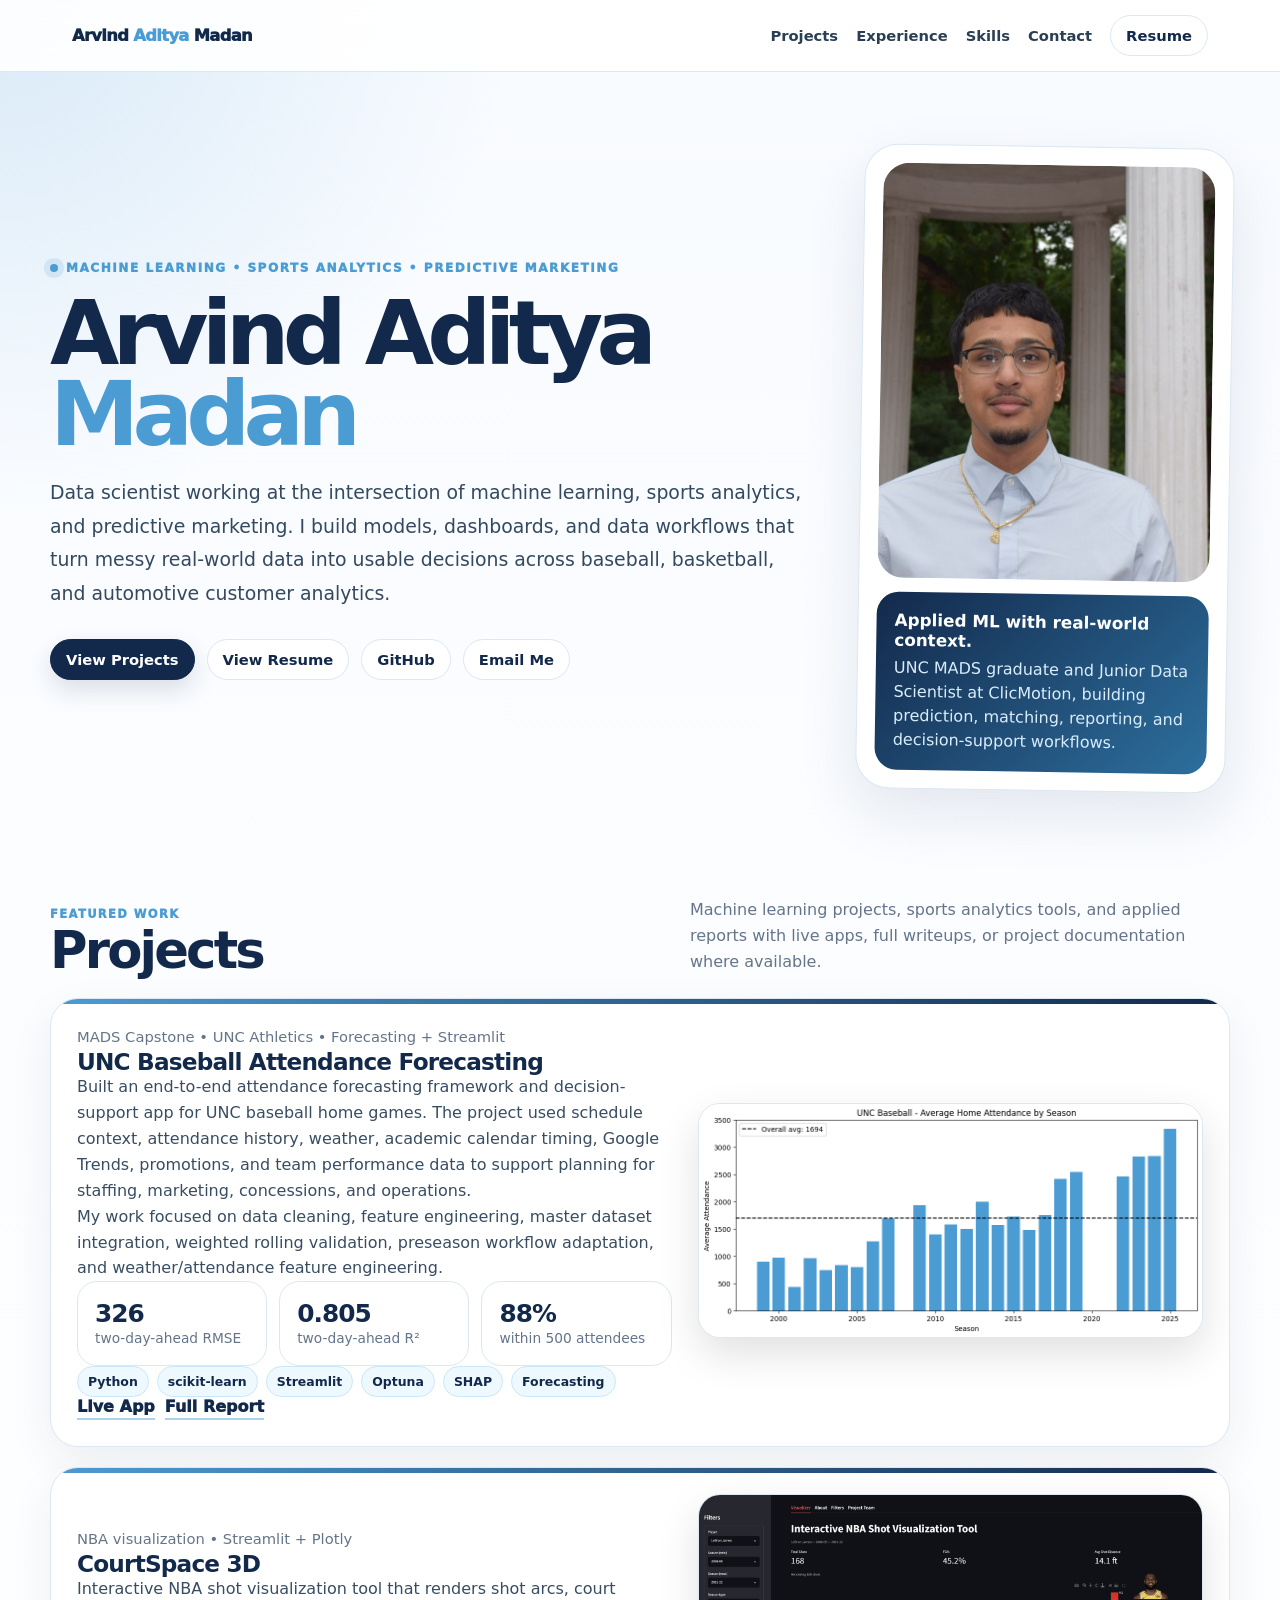
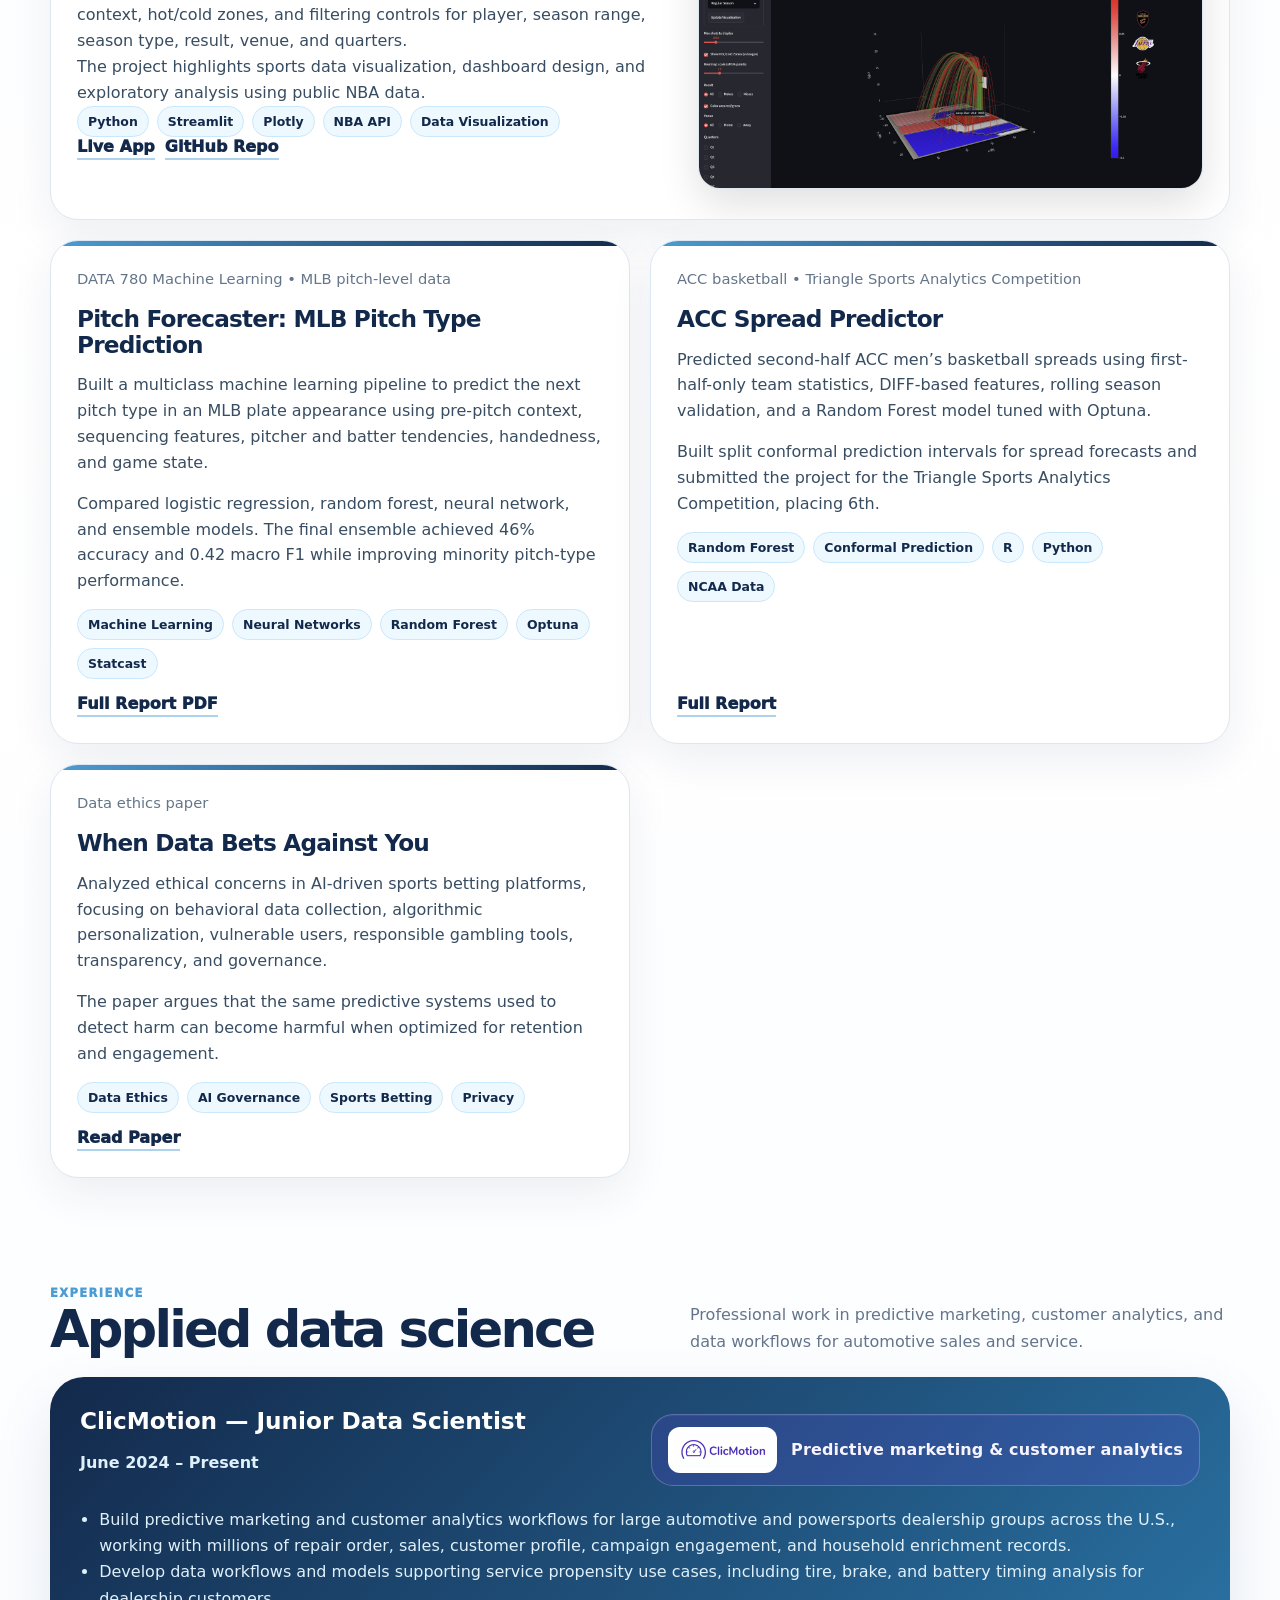
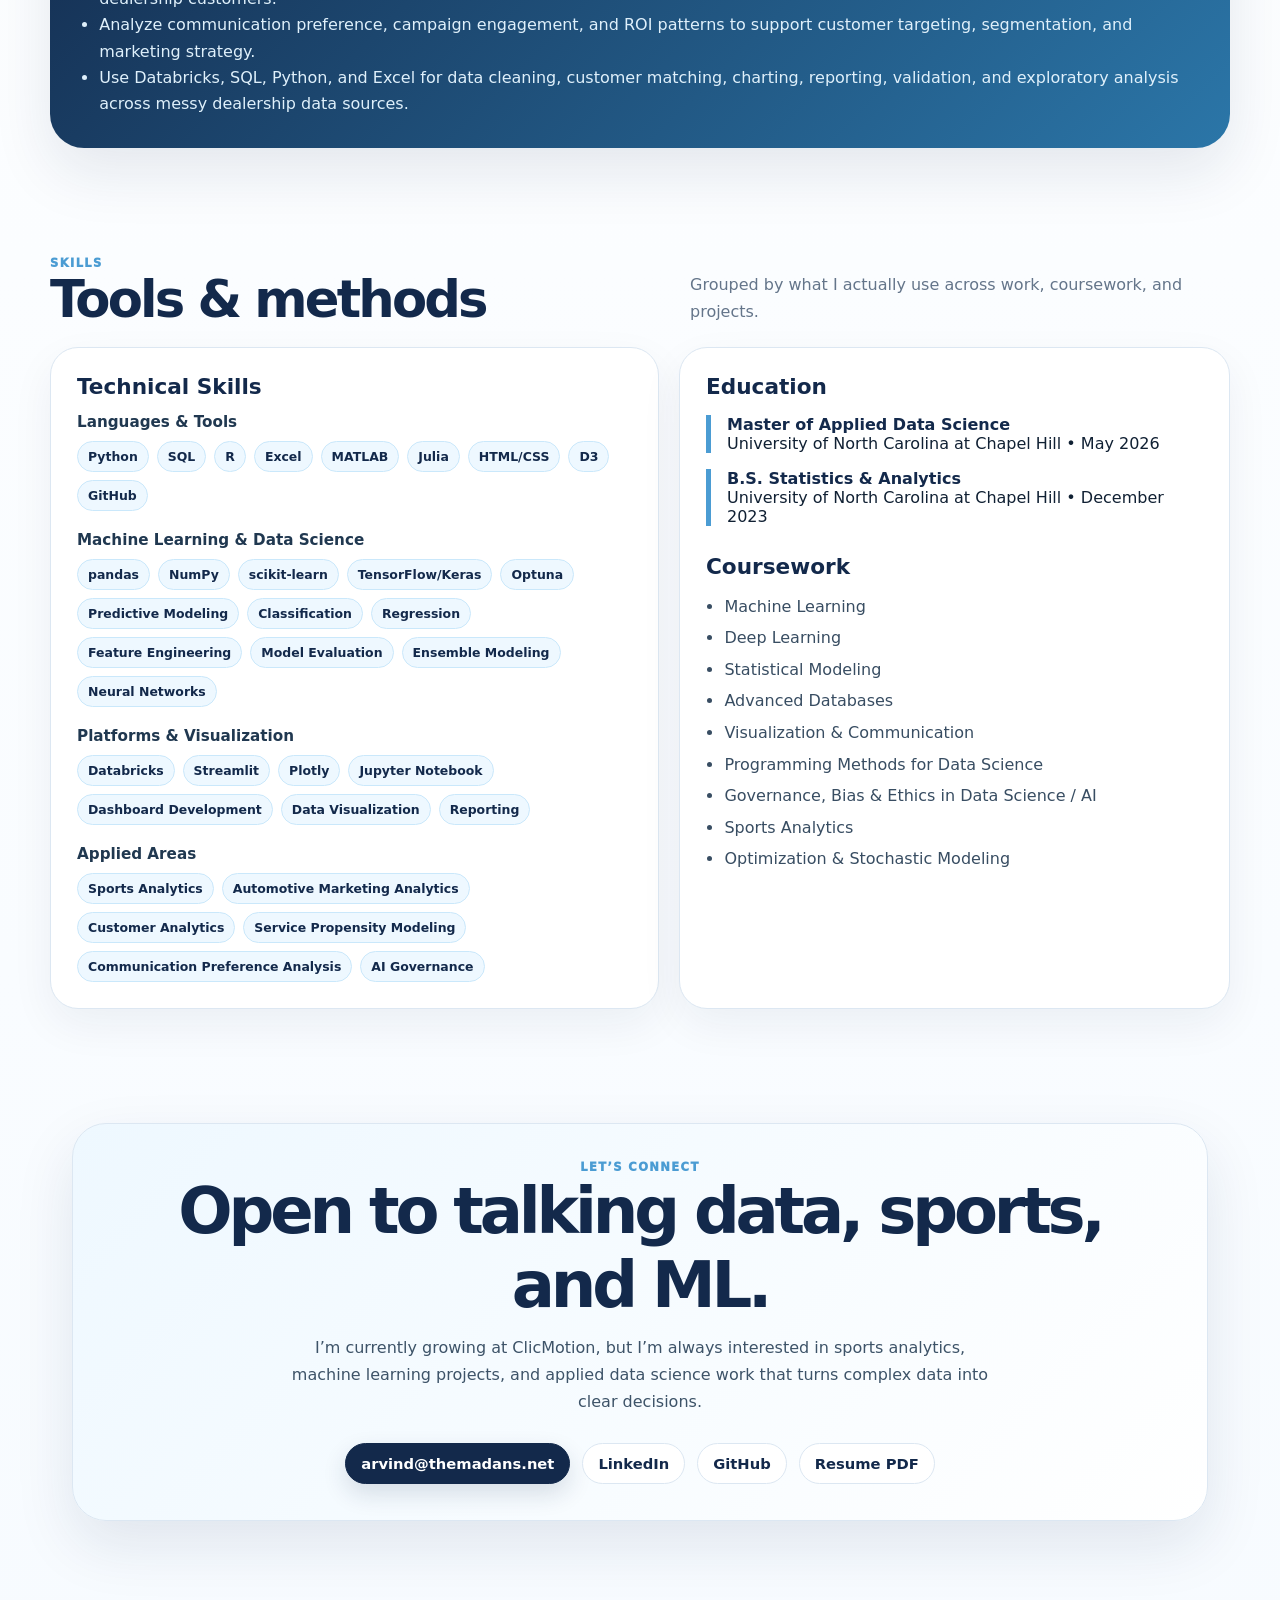
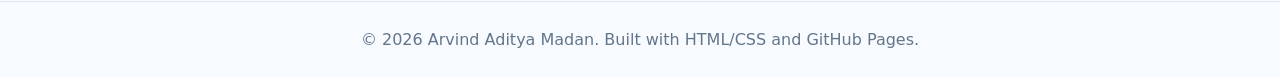
==== index.html @ f1cd09e5 "Add files via upload" ====
<!doctype html>
<html lang="en">
<head>
<meta charset="utf-8" />
<meta name="viewport" content="width=device-width, initial-scale=1" />
<title>Arvind Aditya Madan | Machine Learning & Sports Analytics</title>
<meta name="description" content="Portfolio of Arvind Aditya Madan — machine learning-focused data scientist working across sports analytics, predictive marketing, and applied data systems." />
<style>
:root{--unc:#4B9CD3;--navy:#13294B;--ink:#102033;--muted:#64758a;--bg:#f6f9fc;--card:#ffffff;--line:#dce7f2;--soft:#eef8ff;--purple:#5b3fd0;--purple-soft:#f4f0ff;--shadow:0 24px 60px rgba(19,41,75,.10)}
*{box-sizing:border-box}html{scroll-behavior:smooth}body{margin:0;font-family:Inter,ui-sans-serif,system-ui,-apple-system,BlinkMacSystemFont,"Segoe UI",sans-serif;color:var(--ink);background:radial-gradient(circle at top left,rgba(75,156,211,.18),transparent 32rem),linear-gradient(180deg,#f8fbff,#fff 42%,#f7fbff);}
a{color:inherit;text-decoration:none}
.site-nav{position:sticky;top:0;z-index:20;background:rgba(255,255,255,.90);backdrop-filter:blur(14px);border-bottom:1px solid var(--line)}
.nav-inner{max-width:1180px;margin:0 auto;padding:15px 22px;display:flex;align-items:center;justify-content:space-between;gap:18px}
.brand{font-weight:950;letter-spacing:-.04em;color:var(--navy);font-size:1.02rem}.brand span{color:var(--unc)}
.nav-links{display:flex;gap:18px;align-items:center;flex-wrap:wrap}.nav-links a{font-weight:800;color:#2a3e54;font-size:.92rem}.nav-links a:hover{color:var(--unc)}
.button{display:inline-flex;align-items:center;justify-content:center;gap:8px;border-radius:999px;border:1px solid var(--navy);background:var(--navy);color:#fff;padding:11px 15px;font-size:.92rem;font-weight:900;box-shadow:0 10px 24px rgba(19,41,75,.14)}
.button.secondary{background:#fff;color:var(--navy);border-color:var(--line);box-shadow:none}
.button.light{background:#fff;color:var(--navy);border-color:#cfe3f4}
.container{max-width:1180px;margin:0 auto;padding:0 22px}
.hero{padding:74px 0 52px}.hero-grid{display:grid;grid-template-columns:minmax(0,1.12fr) 370px;gap:44px;align-items:center}
.eyebrow{display:inline-flex;align-items:center;gap:8px;font-weight:950;letter-spacing:.13em;text-transform:uppercase;font-size:.75rem;color:var(--unc);margin-bottom:18px}
.dot{width:8px;height:8px;border-radius:999px;background:var(--unc);box-shadow:0 0 0 6px rgba(75,156,211,.16)}
h1{font-size:clamp(2.8rem,7vw,6.4rem);line-height:.9;letter-spacing:-.075em;margin:0;color:var(--navy)}.hero h1 span{display:block;color:var(--unc)}
.hero-copy{font-size:1.18rem;line-height:1.78;color:#34495f;max-width:760px;margin:22px 0 0}
.hero-actions{display:flex;flex-wrap:wrap;gap:12px;margin-top:28px}
.hero-card{background:#fff;border:1px solid var(--line);border-radius:34px;padding:18px;box-shadow:var(--shadow);transform:rotate(.9deg)}
.headshot{width:100%;aspect-ratio:4/5;object-fit:cover;object-position:center 14%;border-radius:26px;display:block;filter:saturate(1.02)}
.mini-card{margin-top:14px;border-radius:22px;background:linear-gradient(135deg,#13294B,#2d6f9e);color:white;padding:18px}.mini-card strong{display:block;font-size:1.05rem}.mini-card p{margin:.35rem 0 0;color:#d9edfb;line-height:1.5}
.section{padding:54px 0}.section-head{display:flex;justify-content:space-between;align-items:end;gap:20px;margin-bottom:22px}.section-kicker{font-weight:950;color:var(--unc);letter-spacing:.12em;text-transform:uppercase;font-size:.72rem}.section h2{margin:.25rem 0 0;font-size:clamp(2rem,4vw,3.2rem);line-height:1;letter-spacing:-.055em;color:var(--navy)}.section-head p{max-width:540px;color:var(--muted);line-height:1.65;margin:0}
.project-grid{display:grid;grid-template-columns:repeat(2,minmax(0,1fr));gap:20px}.project-card{position:relative;overflow:hidden;background:#fff;border:1px solid var(--line);border-radius:28px;padding:26px;box-shadow:0 16px 44px rgba(19,41,75,.07);display:flex;flex-direction:column;gap:15px;min-height:320px}.project-card.featured{grid-column:span 2;display:grid;grid-template-columns:minmax(0,1fr) minmax(320px,.85fr);gap:26px;align-items:center}.project-card:before{content:"";position:absolute;inset:0 0 auto 0;height:5px;background:linear-gradient(90deg,var(--unc),var(--navy));}.project-card h3{font-size:1.45rem;line-height:1.1;color:var(--navy);letter-spacing:-.035em;margin:0}.project-card p{margin:0;color:#384d62;line-height:1.62}.project-meta{color:var(--muted)!important;font-size:.92rem}.tag-row,.skill-tags{display:flex;flex-wrap:wrap;gap:8px}.tag,.skill-tag{font-size:.78rem;font-weight:850;color:var(--navy);background:#eef8ff;border:1px solid #cae8fb;border-radius:999px;padding:7px 10px}.project-links{display:flex;flex-wrap:wrap;gap:10px;margin-top:auto}.text-link{font-weight:950;color:var(--navy);border-bottom:2px solid rgba(75,156,211,.45);padding-bottom:2px}.text-link:hover{color:var(--unc)}.screenshot{width:100%;border-radius:22px;border:1px solid var(--line);box-shadow:0 16px 42px rgba(0,0,0,.12);background:#fff}.stats-row{display:grid;grid-template-columns:repeat(3,1fr);gap:12px}.stat{background:#fff;border:1px solid var(--line);border-radius:20px;padding:17px}.stat strong{display:block;font-size:1.55rem;color:var(--navy);letter-spacing:-.04em}.stat span{font-size:.86rem;color:var(--muted);line-height:1.35}
.experience{background:linear-gradient(135deg,#13294B,#2b76a8);color:#fff;border-radius:34px;padding:30px;box-shadow:var(--shadow)}.experience h3{font-size:1.45rem;margin:0 0 6px}.experience p,.experience li{color:#dff0fb;line-height:1.65}.experience ul{margin:14px 0 0;padding-left:1.2rem}.experience-header{display:flex;align-items:center;justify-content:space-between;gap:18px;flex-wrap:wrap}.company-badge{display:flex;align-items:center;gap:14px;background:rgba(91,63,208,.22);border:1px solid rgba(218,208,255,.28);padding:12px 16px;border-radius:22px;box-shadow:inset 0 1px 0 rgba(255,255,255,.06)}.company-badge img{height:46px;width:auto;display:block;border-radius:12px;background:#fff;padding:6px}.company-badge span{font-weight:800;color:#f7f3ff;letter-spacing:.01em}
.split{display:grid;grid-template-columns:1.05fr .95fr;gap:20px}.panel{background:#fff;border:1px solid var(--line);border-radius:28px;padding:26px;box-shadow:0 16px 44px rgba(19,41,75,.06)}.panel h3{color:var(--navy);font-size:1.35rem;margin:0 0 14px}.skill-group{margin-bottom:20px}.skill-group:last-child{margin-bottom:0}.skill-group h4{margin:0 0 10px;color:#203850;font-size:.95rem}.edu-item{border-left:5px solid var(--unc);padding-left:16px;margin:16px 0}.edu-item strong{color:var(--navy);display:block}.course-list{margin:0;padding-left:1.15rem;color:#384d62;line-height:1.75}.course-list li{margin:0 0 .22rem}
.connect{margin:60px 0 80px;background:linear-gradient(135deg,#eef8ff,#fff);border:1px solid var(--line);border-radius:34px;padding:36px;text-align:center;box-shadow:var(--shadow)}.connect h2{font-size:clamp(2rem,5vw,4.2rem);letter-spacing:-.065em;color:var(--navy);margin:0 0 12px}.connect p{color:#3d5368;line-height:1.7;max-width:700px;margin:0 auto 24px}.footer{border-top:1px solid var(--line);padding:28px 22px;text-align:center;color:var(--muted)}
@media(max-width:900px){.hero-grid,.project-card.featured,.split{grid-template-columns:1fr}.project-card.featured{grid-column:span 1}.project-grid{grid-template-columns:1fr}.section-head{display:block}.section-head p{margin-top:12px}.hero-card{max-width:390px}.stats-row{grid-template-columns:1fr}.nav-links{display:none}.experience-header{display:block}.company-badge{margin-top:14px;width:max-content}}
</style>
</head>
<body>
<nav class="site-nav">
  <div class="nav-inner">
    <a class="brand" href="#top">Arvind <span>Aditya</span> Madan</a>
    <div class="nav-links">
      <a href="#projects">Projects</a><a href="#experience">Experience</a><a href="#skills">Skills</a><a href="#connect">Contact</a>
      <a class="button secondary" href="reports/arvind-aditya-madan-resume.pdf" target="_blank">Resume</a>
    </div>
  </div>
</nav>
<main id="top">
  <section class="hero container">
    <div class="hero-grid">
      <div>
        <div class="eyebrow"><span class="dot"></span> Machine learning • Sports analytics • Predictive marketing</div>
        <h1>Arvind Aditya <span>Madan</span></h1>
        <p class="hero-copy">Data scientist working at the intersection of machine learning, sports analytics, and predictive marketing. I build models, dashboards, and data workflows that turn messy real-world data into usable decisions across baseball, basketball, and automotive customer analytics.</p>
        <div class="hero-actions">
          <a class="button" href="#projects">View Projects</a>
          <a class="button secondary" href="reports/arvind-aditya-madan-resume.pdf" target="_blank">View Resume</a>
          <a class="button secondary" href="https://github.com/Arvind-Aditya-Madan" target="_blank" rel="noopener">GitHub</a>
          <a class="button secondary" href="mailto:arvind@themadans.net">Email Me</a>
        </div>
      </div>
      <div class="hero-card">
        <img class="headshot" src="assets/arvind-headshot.jpg" alt="Arvind Aditya Madan headshot" />
        <div class="mini-card"><strong>Applied ML with real-world context.</strong><p>UNC MADS graduate and Junior Data Scientist at ClicMotion, building prediction, matching, reporting, and decision-support workflows.</p></div>
      </div>
    </div>
  </section>

  <section class="section container" id="projects">
    <div class="section-head">
      <div><div class="section-kicker">Featured work</div><h2>Projects</h2></div>
      <p>Machine learning projects, sports analytics tools, and applied reports with live apps, full writeups, or project documentation where available.</p>
    </div>
    <div class="project-grid">
      <article class="project-card featured">
        <div>
          <p class="project-meta">MADS Capstone • UNC Athletics • Forecasting + Streamlit</p>
          <h3>UNC Baseball Attendance Forecasting</h3>
          <p>Built an end-to-end attendance forecasting framework and decision-support app for UNC baseball home games. The project used schedule context, attendance history, weather, academic calendar timing, Google Trends, promotions, and team performance data to support planning for staffing, marketing, concessions, and operations.</p>
          <p>My work focused on data cleaning, feature engineering, master dataset integration, weighted rolling validation, preseason workflow adaptation, and weather/attendance feature engineering.</p>
          <div class="stats-row">
            <div class="stat"><strong>326</strong><span>two-day-ahead RMSE</span></div>
            <div class="stat"><strong>0.805</strong><span>two-day-ahead R²</span></div>
            <div class="stat"><strong>88%</strong><span>within 500 attendees</span></div>
          </div>
          <div class="tag-row"><span class="tag">Python</span><span class="tag">scikit-learn</span><span class="tag">Streamlit</span><span class="tag">Optuna</span><span class="tag">SHAP</span><span class="tag">Forecasting</span></div>
          <div class="project-links"><a class="text-link" href="https://unc-baseball-attendance-forecasting.streamlit.app/" target="_blank" rel="noopener">Live App</a><a class="text-link" href="reports/unc-baseball-attendance-report.html">Full Report</a></div>
        </div>
        <div class="image-stack">
          <img class="screenshot" src="assets/unc/average_home_attendance.png" alt="UNC baseball average attendance by season chart" />
        </div>
      </article>

      <article class="project-card featured">
        <div>
          <p class="project-meta">NBA visualization • Streamlit + Plotly</p>
          <h3>CourtSpace 3D</h3>
          <p>Interactive NBA shot visualization tool that renders shot arcs, court context, hot/cold zones, and filtering controls for player, season range, season type, result, venue, and quarters.</p>
          <p>The project highlights sports data visualization, dashboard design, and exploratory analysis using public NBA data.</p>
          <div class="tag-row"><span class="tag">Python</span><span class="tag">Streamlit</span><span class="tag">Plotly</span><span class="tag">NBA API</span><span class="tag">Data Visualization</span></div>
          <div class="project-links"><a class="text-link" href="https://courtspace3d-v4.streamlit.app/" target="_blank" rel="noopener">Live App</a><a class="text-link" href="https://github.com/mxngojuice/CourtSpace3D-v4/tree/main" target="_blank" rel="noopener">GitHub Repo</a></div>
        </div>
        <div><img class="screenshot" src="assets/courtspace-screenshot.png" alt="CourtSpace 3D Streamlit app screenshot" /></div>
      </article>

      <article class="project-card">
        <p class="project-meta">DATA 780 Machine Learning • MLB pitch-level data</p>
        <h3>Pitch Forecaster: MLB Pitch Type Prediction</h3>
        <p>Built a multiclass machine learning pipeline to predict the next pitch type in an MLB plate appearance using pre-pitch context, sequencing features, pitcher and batter tendencies, handedness, and game state.</p>
        <p>Compared logistic regression, random forest, neural network, and ensemble models. The final ensemble achieved 46% accuracy and 0.42 macro F1 while improving minority pitch-type performance.</p>
        <div class="tag-row"><span class="tag">Machine Learning</span><span class="tag">Neural Networks</span><span class="tag">Random Forest</span><span class="tag">Optuna</span><span class="tag">Statcast</span></div>
        <div class="project-links"><a class="text-link" href="reports/pitch-forecaster-final-report.pdf" target="_blank">Full Report PDF</a></div>
      </article>

      <article class="project-card">
        <p class="project-meta">ACC basketball • Triangle Sports Analytics Competition</p>
        <h3>ACC Spread Predictor</h3>
        <p>Predicted second-half ACC men’s basketball spreads using first-half-only team statistics, DIFF-based features, rolling season validation, and a Random Forest model tuned with Optuna.</p>
        <p>Built split conformal prediction intervals for spread forecasts and submitted the project for the Triangle Sports Analytics Competition, placing 6th.</p>
        <div class="tag-row"><span class="tag">Random Forest</span><span class="tag">Conformal Prediction</span><span class="tag">R</span><span class="tag">Python</span><span class="tag">NCAA Data</span></div>
        <div class="project-links"><a class="text-link" href="reports/acc-spread-predictor-report.html">Full Report</a></div>
      </article>

      <article class="project-card">
        <p class="project-meta">Data ethics paper</p>
        <h3>When Data Bets Against You</h3>
        <p>Analyzed ethical concerns in AI-driven sports betting platforms, focusing on behavioral data collection, algorithmic personalization, vulnerable users, responsible gambling tools, transparency, and governance.</p>
        <p>The paper argues that the same predictive systems used to detect harm can become harmful when optimized for retention and engagement.</p>
        <div class="tag-row"><span class="tag">Data Ethics</span><span class="tag">AI Governance</span><span class="tag">Sports Betting</span><span class="tag">Privacy</span></div>
        <div class="project-links"><a class="text-link" href="reports/when-data-bets-against-you.html">Read Paper</a></div>
      </article>
    </div>
  </section>

  <section class="section container" id="experience">
    <div class="section-head"><div><div class="section-kicker">Experience</div><h2>Applied data science</h2></div><p>Professional work in predictive marketing, customer analytics, and data workflows for automotive sales and service.</p></div>
    <div class="experience">
      <div class="experience-header">
        <div>
          <h3>ClicMotion — Junior Data Scientist</h3>
          <p><strong>June 2024 – Present</strong></p>
        </div>
        <div class="company-badge"><img src="assets/clicmotion-logo.png" alt="ClicMotion logo" /><span>Predictive marketing & customer analytics</span></div>
      </div>
      <ul>
        <li>Build predictive marketing and customer analytics workflows for large automotive and powersports dealership groups across the U.S., working with millions of repair order, sales, customer profile, campaign engagement, and household enrichment records.</li>
        <li>Develop data workflows and models supporting service propensity use cases, including tire, brake, and battery timing analysis for dealership customers.</li>
        <li>Analyze communication preference, campaign engagement, and ROI patterns to support customer targeting, segmentation, and marketing strategy.</li>
        <li>Use Databricks, SQL, Python, and Excel for data cleaning, customer matching, charting, reporting, validation, and exploratory analysis across messy dealership data sources.</li>
      </ul>
    </div>
  </section>

  <section class="section container" id="skills">
    <div class="section-head"><div><div class="section-kicker">Skills</div><h2>Tools & methods</h2></div><p>Grouped by what I actually use across work, coursework, and projects.</p></div>
    <div class="split">
      <div class="panel">
        <h3>Technical Skills</h3>
        <div class="skill-group"><h4>Languages & Tools</h4><div class="skill-tags"><span class="skill-tag">Python</span><span class="skill-tag">SQL</span><span class="skill-tag">R</span><span class="skill-tag">Excel</span><span class="skill-tag">MATLAB</span><span class="skill-tag">Julia</span><span class="skill-tag">HTML/CSS</span><span class="skill-tag">D3</span><span class="skill-tag">GitHub</span></div></div>
        <div class="skill-group"><h4>Machine Learning & Data Science</h4><div class="skill-tags"><span class="skill-tag">pandas</span><span class="skill-tag">NumPy</span><span class="skill-tag">scikit-learn</span><span class="skill-tag">TensorFlow/Keras</span><span class="skill-tag">Optuna</span><span class="skill-tag">Predictive Modeling</span><span class="skill-tag">Classification</span><span class="skill-tag">Regression</span><span class="skill-tag">Feature Engineering</span><span class="skill-tag">Model Evaluation</span><span class="skill-tag">Ensemble Modeling</span><span class="skill-tag">Neural Networks</span></div></div>
        <div class="skill-group"><h4>Platforms & Visualization</h4><div class="skill-tags"><span class="skill-tag">Databricks</span><span class="skill-tag">Streamlit</span><span class="skill-tag">Plotly</span><span class="skill-tag">Jupyter Notebook</span><span class="skill-tag">Dashboard Development</span><span class="skill-tag">Data Visualization</span><span class="skill-tag">Reporting</span></div></div>
        <div class="skill-group"><h4>Applied Areas</h4><div class="skill-tags"><span class="skill-tag">Sports Analytics</span><span class="skill-tag">Automotive Marketing Analytics</span><span class="skill-tag">Customer Analytics</span><span class="skill-tag">Service Propensity Modeling</span><span class="skill-tag">Communication Preference Analysis</span><span class="skill-tag">AI Governance</span></div></div>
      </div>
      <div class="panel">
        <h3>Education</h3>
        <div class="edu-item"><strong>Master of Applied Data Science</strong><span>University of North Carolina at Chapel Hill • May 2026</span></div>
        <div class="edu-item"><strong>B.S. Statistics & Analytics</strong><span>University of North Carolina at Chapel Hill • December 2023</span></div>
        <h3 style="margin-top:28px">Coursework</h3>
        <ul class="course-list">
          <li>Machine Learning</li>
          <li>Deep Learning</li>
          <li>Statistical Modeling</li>
          <li>Advanced Databases</li>
          <li>Visualization & Communication</li>
          <li>Programming Methods for Data Science</li>
          <li>Governance, Bias & Ethics in Data Science / AI</li>
          <li>Sports Analytics</li>
          <li>Optimization & Stochastic Modeling</li>
        </ul>
      </div>
    </div>
  </section>

  <section class="container" id="connect">
    <div class="connect">
      <div class="section-kicker">Let’s connect</div>
      <h2>Open to talking data, sports, and ML.</h2>
      <p>I’m currently growing at ClicMotion, but I’m always interested in sports analytics, machine learning projects, and applied data science work that turns complex data into clear decisions.</p>
      <div class="hero-actions" style="justify-content:center"><a class="button" href="mailto:arvind@themadans.net">arvind@themadans.net</a><a class="button secondary" href="https://www.linkedin.com/in/arvind-aditya-madan-08271174/" target="_blank" rel="noopener">LinkedIn</a><a class="button secondary" href="https://github.com/Arvind-Aditya-Madan" target="_blank" rel="noopener">GitHub</a><a class="button secondary" href="reports/arvind-aditya-madan-resume.pdf" target="_blank">Resume PDF</a></div>
    </div>
  </section>
</main>
<footer class="footer">© 2026 Arvind Aditya Madan. Built with HTML/CSS and GitHub Pages.</footer>
</body>
</html>
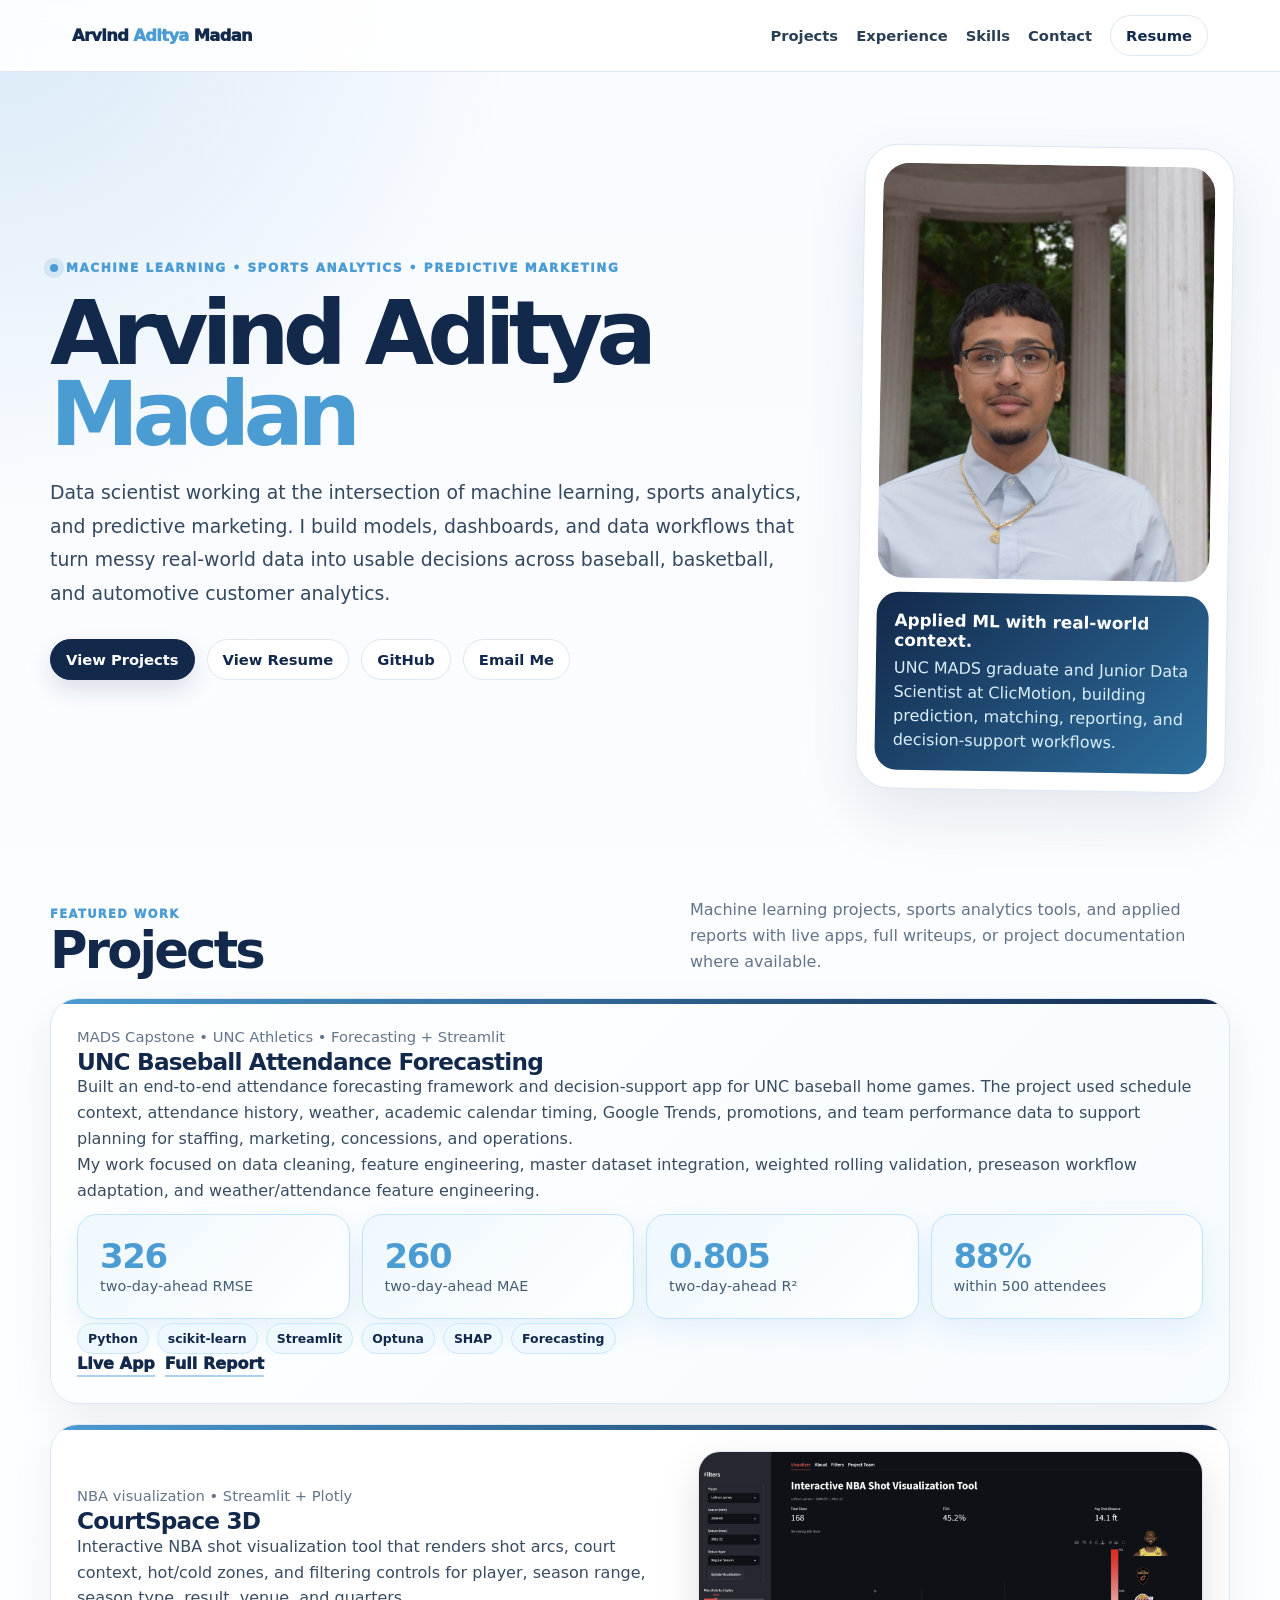
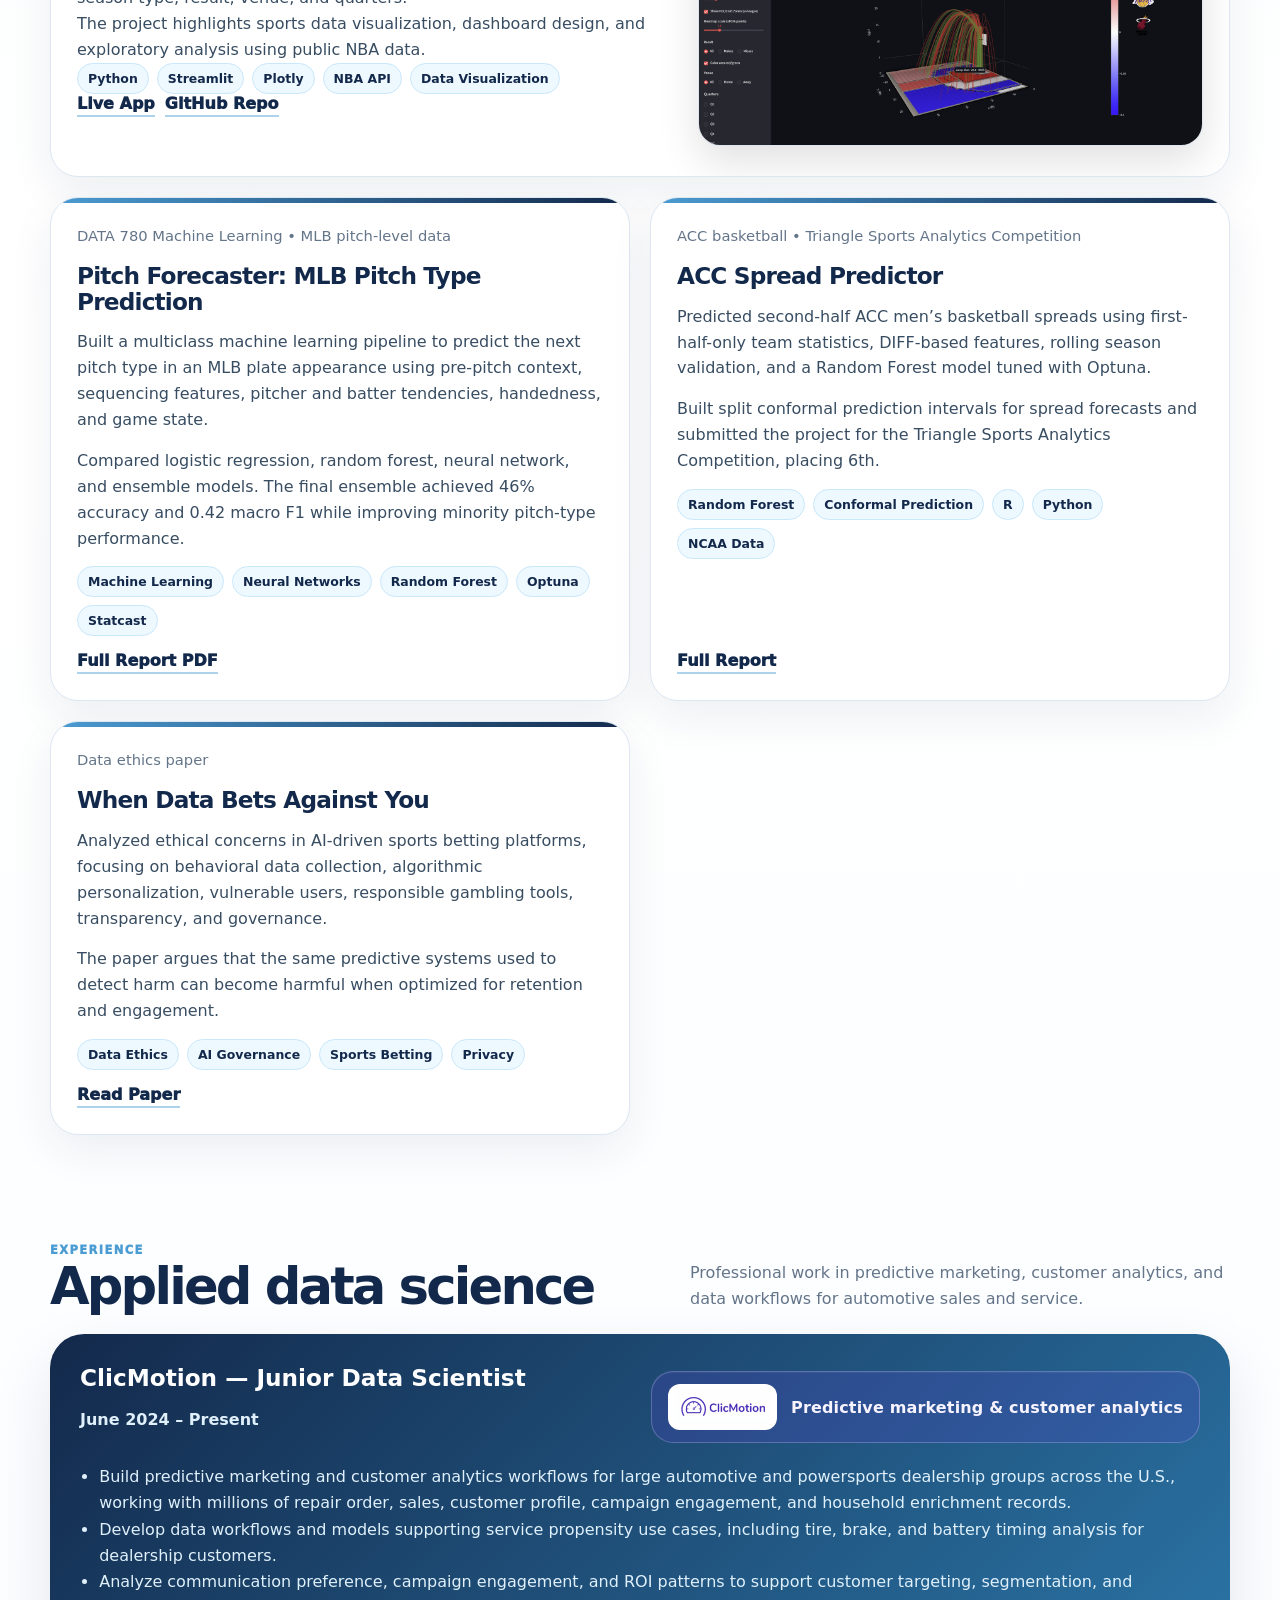
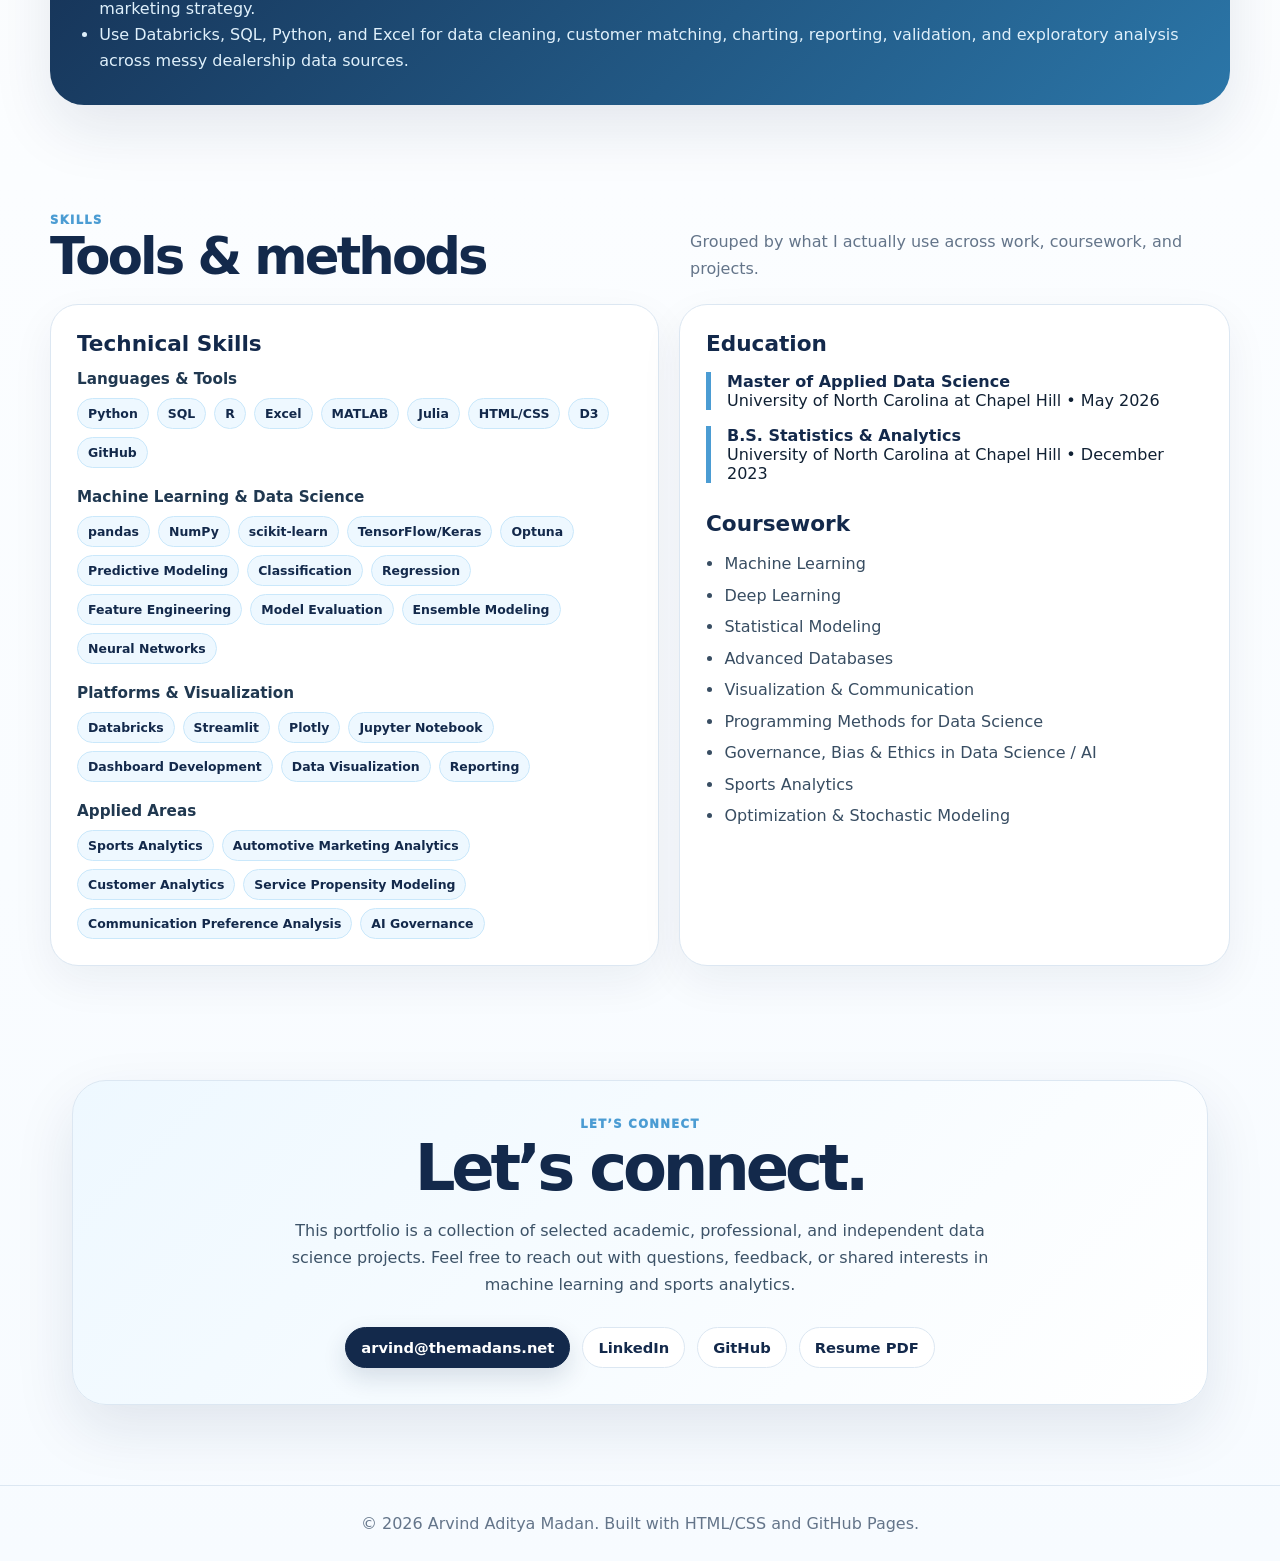
==== commit f74b946a: "Add files via upload" ====
--- a/index.html
+++ b/index.html
@@ -32,6 +32,41 @@
 .split{display:grid;grid-template-columns:1.05fr .95fr;gap:20px}.panel{background:#fff;border:1px solid var(--line);border-radius:28px;padding:26px;box-shadow:0 16px 44px rgba(19,41,75,.06)}.panel h3{color:var(--navy);font-size:1.35rem;margin:0 0 14px}.skill-group{margin-bottom:20px}.skill-group:last-child{margin-bottom:0}.skill-group h4{margin:0 0 10px;color:#203850;font-size:.95rem}.edu-item{border-left:5px solid var(--unc);padding-left:16px;margin:16px 0}.edu-item strong{color:var(--navy);display:block}.course-list{margin:0;padding-left:1.15rem;color:#384d62;line-height:1.75}.course-list li{margin:0 0 .22rem}
 .connect{margin:60px 0 80px;background:linear-gradient(135deg,#eef8ff,#fff);border:1px solid var(--line);border-radius:34px;padding:36px;text-align:center;box-shadow:var(--shadow)}.connect h2{font-size:clamp(2rem,5vw,4.2rem);letter-spacing:-.065em;color:var(--navy);margin:0 0 12px}.connect p{color:#3d5368;line-height:1.7;max-width:700px;margin:0 auto 24px}.footer{border-top:1px solid var(--line);padding:28px 22px;text-align:center;color:var(--muted)}
 @media(max-width:900px){.hero-grid,.project-card.featured,.split{grid-template-columns:1fr}.project-card.featured{grid-column:span 1}.project-grid{grid-template-columns:1fr}.section-head{display:block}.section-head p{margin-top:12px}.hero-card{max-width:390px}.stats-row{grid-template-columns:1fr}.nav-links{display:none}.experience-header{display:block}.company-badge{margin-top:14px;width:max-content}}
+
+/* UNC Baseball card: no image, stats as the visual focus */
+.project-card.featured.no-image{
+  display:flex;
+  grid-column:span 2;
+  min-height:0;
+}
+.project-card.stat-focus{
+  background:linear-gradient(135deg,#ffffff,#f6fbff);
+}
+.project-card.stat-focus .stats-row{
+  grid-template-columns:repeat(4,minmax(0,1fr));
+  margin:10px 0 4px;
+}
+.project-card.stat-focus .stat{
+  background:linear-gradient(135deg,#eef8ff,#ffffff);
+  border-color:#bfe3fa;
+  padding:22px;
+  box-shadow:0 12px 28px rgba(75,156,211,.12);
+}
+.project-card.stat-focus .stat strong{
+  font-size:2.12rem;
+  color:var(--unc);
+}
+.project-card.stat-focus .stat span{
+  font-size:.9rem;
+  color:#455e76;
+}
+@media(max-width:900px){
+  .project-card.stat-focus .stats-row{grid-template-columns:1fr 1fr}
+}
+@media(max-width:560px){
+  .project-card.stat-focus .stats-row{grid-template-columns:1fr}
+}
+
 </style>
 </head>
 <body>
@@ -71,22 +106,20 @@
       <p>Machine learning projects, sports analytics tools, and applied reports with live apps, full writeups, or project documentation where available.</p>
     </div>
     <div class="project-grid">
-      <article class="project-card featured">
+      <article class="project-card featured no-image stat-focus">
         <div>
           <p class="project-meta">MADS Capstone • UNC Athletics • Forecasting + Streamlit</p>
           <h3>UNC Baseball Attendance Forecasting</h3>
           <p>Built an end-to-end attendance forecasting framework and decision-support app for UNC baseball home games. The project used schedule context, attendance history, weather, academic calendar timing, Google Trends, promotions, and team performance data to support planning for staffing, marketing, concessions, and operations.</p>
           <p>My work focused on data cleaning, feature engineering, master dataset integration, weighted rolling validation, preseason workflow adaptation, and weather/attendance feature engineering.</p>
-          <div class="stats-row">
+          <div class="stats-row stat-highlight">
             <div class="stat"><strong>326</strong><span>two-day-ahead RMSE</span></div>
+            <div class="stat"><strong>260</strong><span>two-day-ahead MAE</span></div>
             <div class="stat"><strong>0.805</strong><span>two-day-ahead R²</span></div>
             <div class="stat"><strong>88%</strong><span>within 500 attendees</span></div>
           </div>
           <div class="tag-row"><span class="tag">Python</span><span class="tag">scikit-learn</span><span class="tag">Streamlit</span><span class="tag">Optuna</span><span class="tag">SHAP</span><span class="tag">Forecasting</span></div>
           <div class="project-links"><a class="text-link" href="https://unc-baseball-attendance-forecasting.streamlit.app/" target="_blank" rel="noopener">Live App</a><a class="text-link" href="reports/unc-baseball-attendance-report.html">Full Report</a></div>
-        </div>
-        <div class="image-stack">
-          <img class="screenshot" src="assets/unc/average_home_attendance.png" alt="UNC baseball average attendance by season chart" />
         </div>
       </article>
 
@@ -183,8 +216,8 @@
   <section class="container" id="connect">
     <div class="connect">
       <div class="section-kicker">Let’s connect</div>
-      <h2>Open to talking data, sports, and ML.</h2>
-      <p>I’m currently growing at ClicMotion, but I’m always interested in sports analytics, machine learning projects, and applied data science work that turns complex data into clear decisions.</p>
+      <h2>Let’s connect.</h2>
+      <p>This portfolio is a collection of selected academic, professional, and independent data science projects. Feel free to reach out with questions, feedback, or shared interests in machine learning and sports analytics.</p>
       <div class="hero-actions" style="justify-content:center"><a class="button" href="mailto:arvind@themadans.net">arvind@themadans.net</a><a class="button secondary" href="https://www.linkedin.com/in/arvind-aditya-madan-08271174/" target="_blank" rel="noopener">LinkedIn</a><a class="button secondary" href="https://github.com/Arvind-Aditya-Madan" target="_blank" rel="noopener">GitHub</a><a class="button secondary" href="reports/arvind-aditya-madan-resume.pdf" target="_blank">Resume PDF</a></div>
     </div>
   </section>
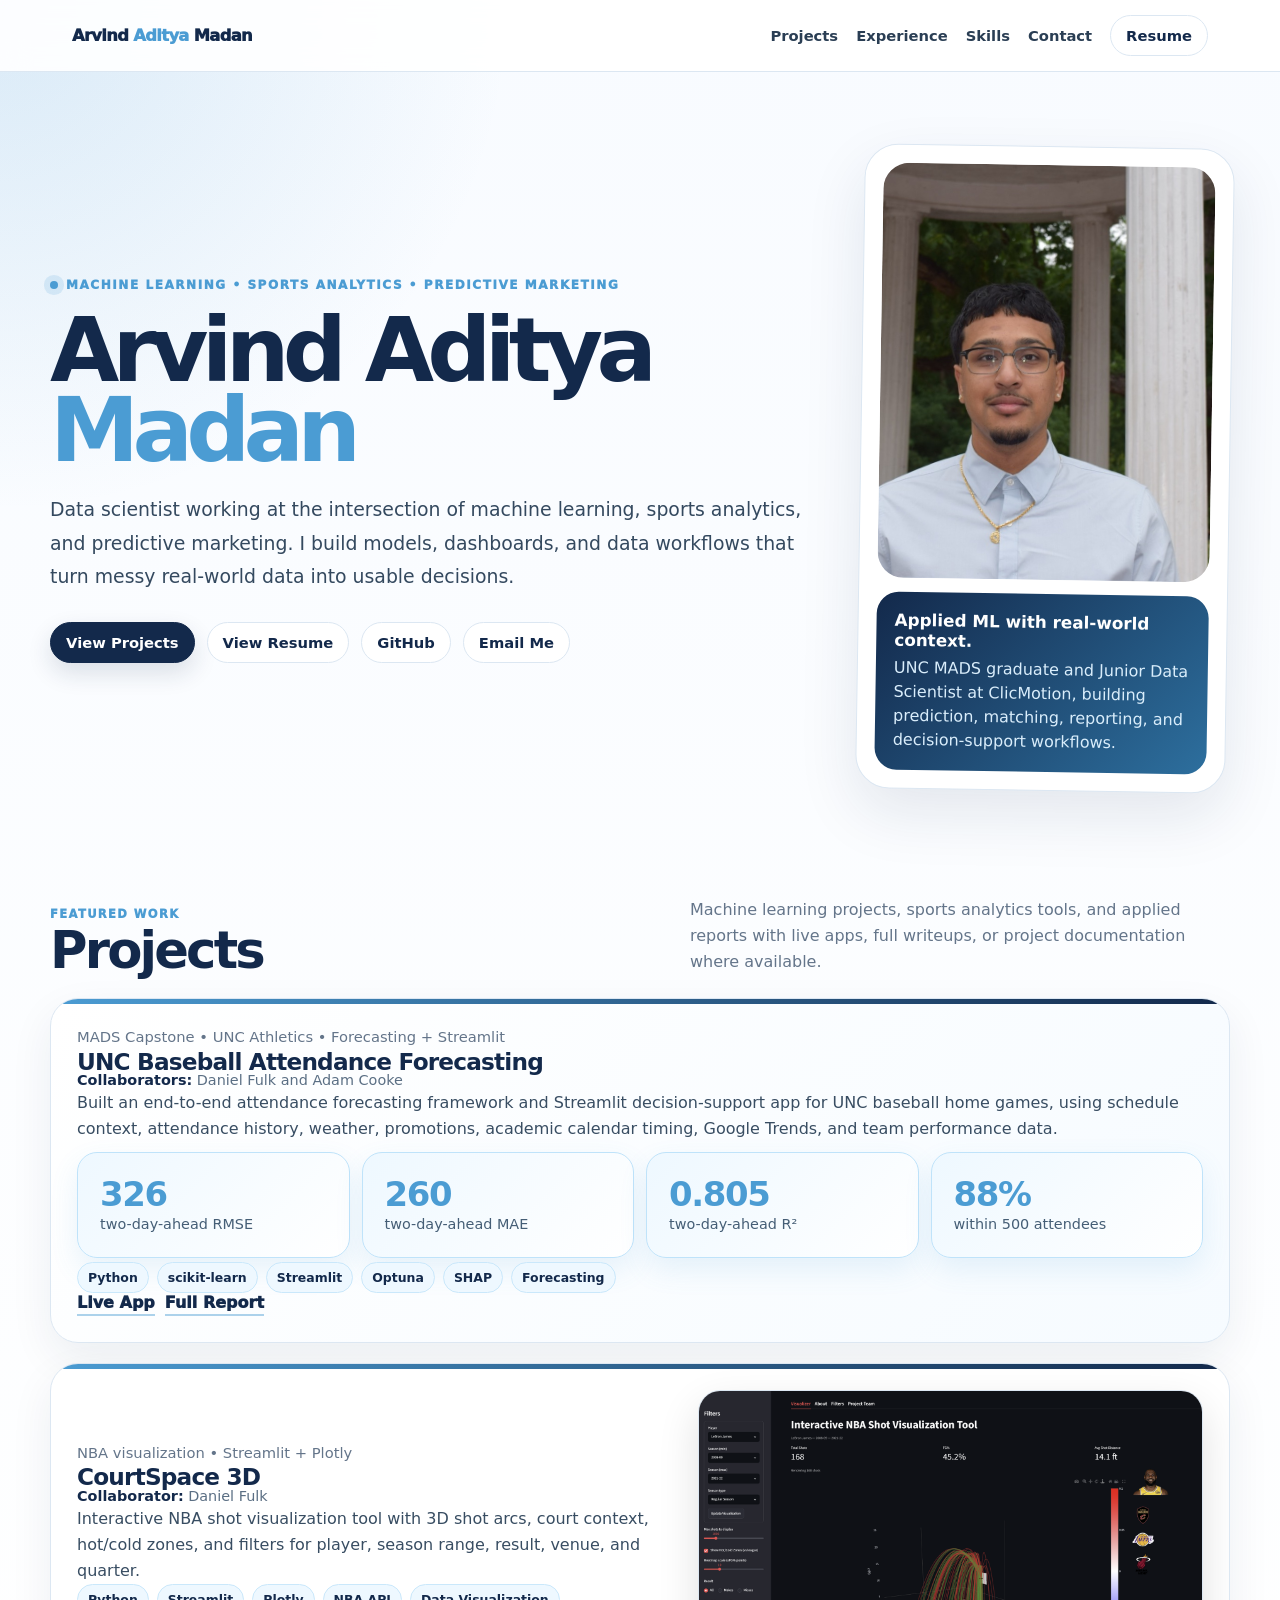
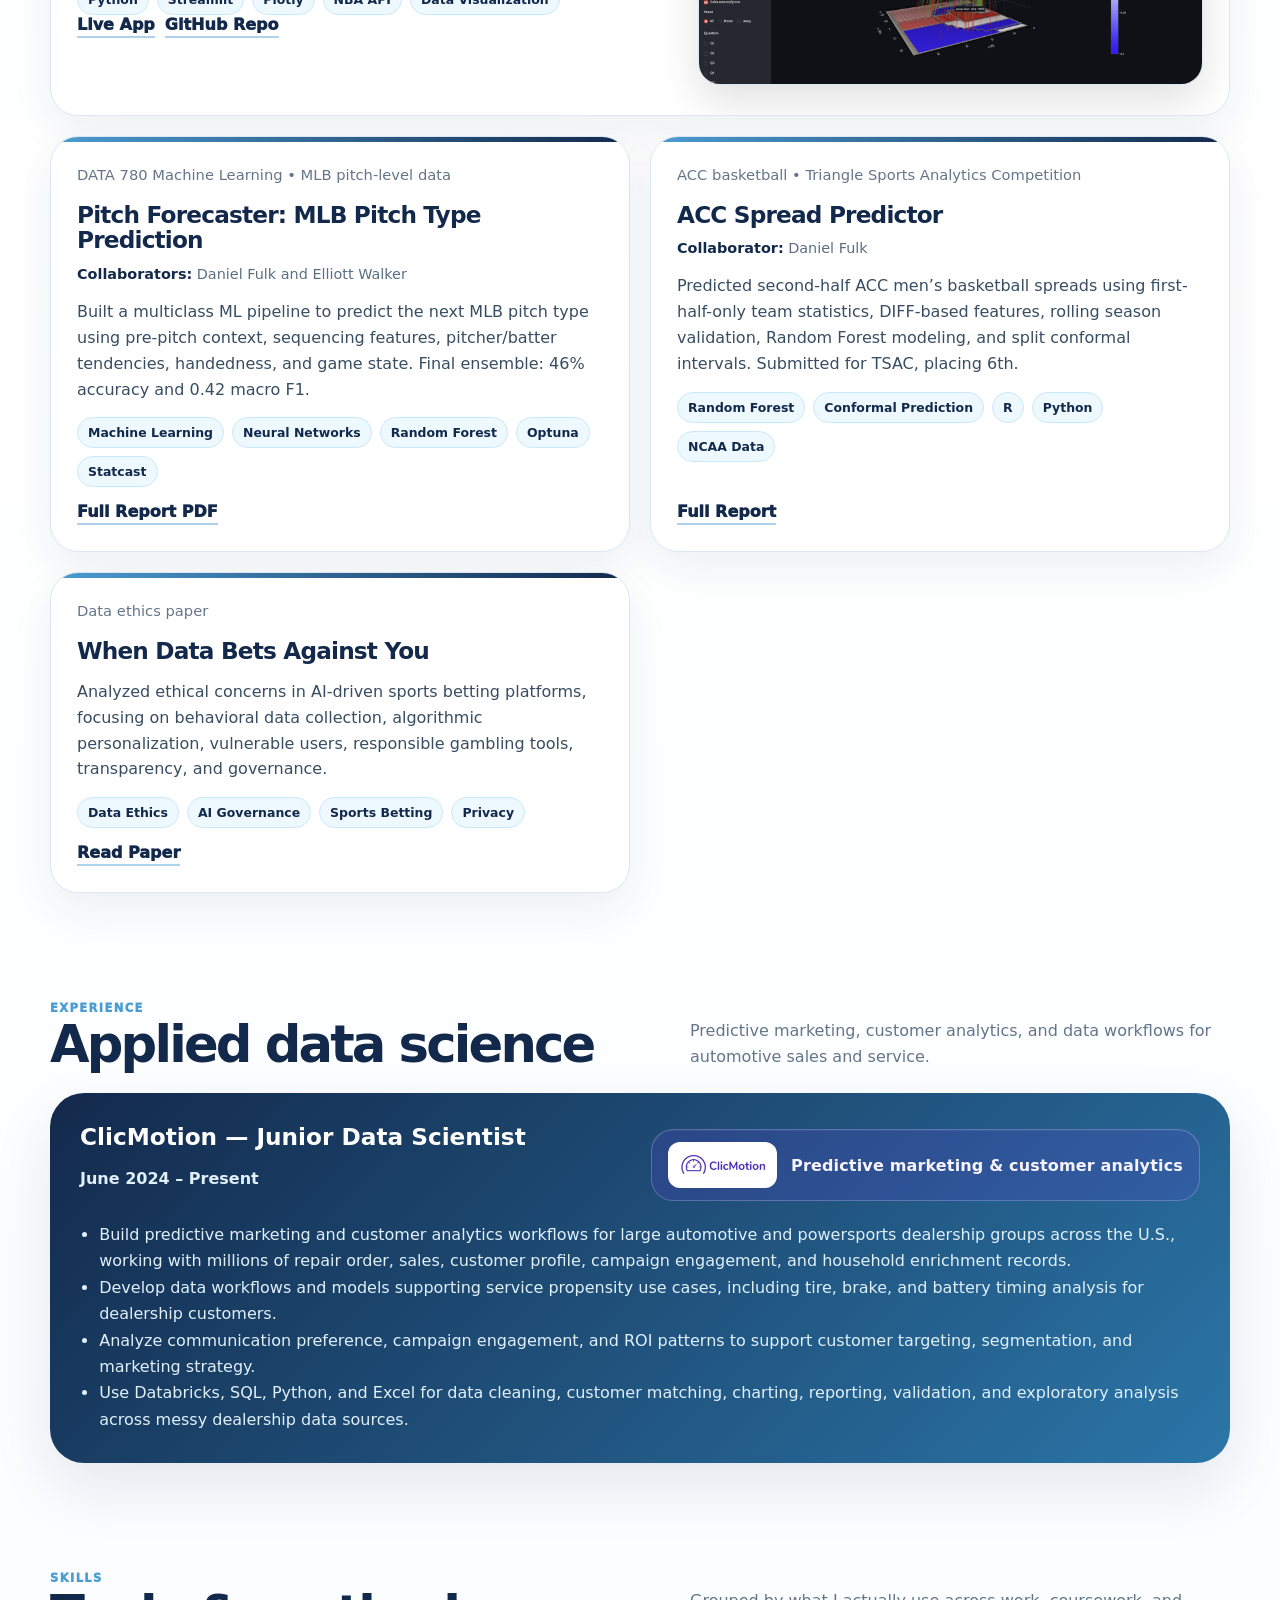
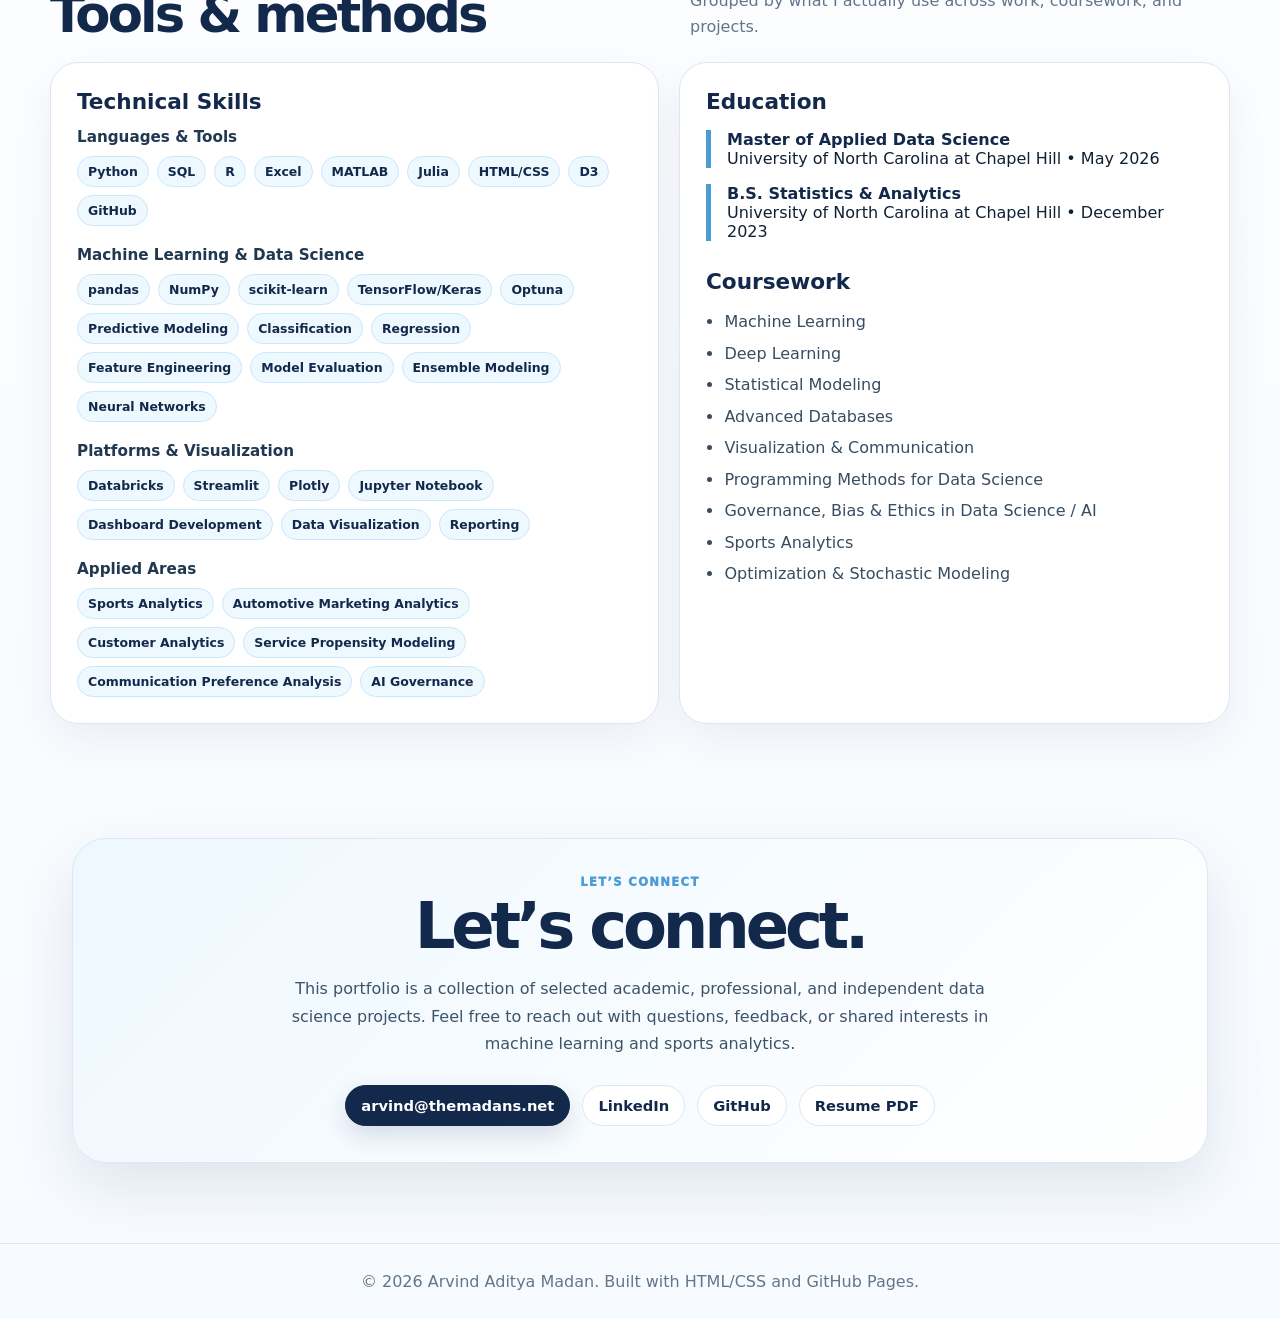
==== commit c272fad5: "Add files via upload" ====
--- a/index.html
+++ b/index.html
@@ -67,6 +67,633 @@
   .project-card.stat-focus .stats-row{grid-template-columns:1fr}
 }
 
+
+/* Mobile polish: tighter spacing, better card sizing, no awkward overflow */
+@media (max-width: 760px){
+  .container{
+    padding:0 16px;
+  }
+
+  .hero{
+    padding:40px 0 32px;
+  }
+
+  .hero-grid{
+    gap:24px;
+  }
+
+  .eyebrow{
+    font-size:.66rem;
+    letter-spacing:.08em;
+    line-height:1.45;
+    align-items:flex-start;
+  }
+
+  h1{
+    font-size:clamp(2.65rem,16vw,4.2rem);
+    line-height:.92;
+    letter-spacing:-.06em;
+  }
+
+  .hero-copy{
+    font-size:1.02rem;
+    line-height:1.65;
+    margin-top:18px;
+  }
+
+  .hero-actions{
+    display:grid;
+    grid-template-columns:1fr 1fr;
+    gap:10px;
+  }
+
+  .hero-actions .button{
+    width:100%;
+    padding:11px 12px;
+    font-size:.86rem;
+    text-align:center;
+  }
+
+  .hero-card{
+    transform:none;
+    padding:12px;
+    border-radius:26px;
+    max-width:330px;
+    margin:0 auto;
+  }
+
+  .headshot{
+    border-radius:20px;
+    aspect-ratio:4/5;
+    object-position:center 12%;
+  }
+
+  .mini-card{
+    border-radius:18px;
+    padding:14px;
+  }
+
+  .section{
+    padding:38px 0;
+  }
+
+  .section h2{
+    font-size:2.25rem;
+  }
+
+  .section-head{
+    margin-bottom:16px;
+  }
+
+  .project-grid{
+    gap:16px;
+  }
+
+  .project-card,
+  .project-card.featured{
+    padding:20px;
+    border-radius:22px;
+    min-height:0;
+  }
+
+  .project-card.featured{
+    display:flex;
+  }
+
+  .project-card h3{
+    font-size:1.28rem;
+  }
+
+  .project-card p{
+    font-size:.95rem;
+    line-height:1.55;
+  }
+
+  .project-card .tag-row{
+    gap:6px;
+  }
+
+  .tag,.skill-tag{
+    font-size:.72rem;
+    padding:6px 9px;
+  }
+
+  .project-card.stat-focus .stats-row,
+  .stats-row{
+    grid-template-columns:1fr 1fr;
+    gap:10px;
+  }
+
+  .project-card.stat-focus .stat,
+  .stat{
+    padding:15px;
+    border-radius:16px;
+  }
+
+  .project-card.stat-focus .stat strong,
+  .stat strong{
+    font-size:1.55rem;
+  }
+
+  .project-card.stat-focus .stat span,
+  .stat span{
+    font-size:.78rem;
+  }
+
+  .screenshot{
+    border-radius:16px;
+  }
+
+  .experience{
+    padding:22px;
+    border-radius:24px;
+  }
+
+  .experience h3{
+    font-size:1.25rem;
+  }
+
+  .experience p,
+  .experience li{
+    font-size:.95rem;
+    line-height:1.55;
+  }
+
+  .company-badge{
+    width:100%;
+    padding:10px 12px;
+    border-radius:18px;
+    gap:10px;
+  }
+
+  .company-badge img{
+    height:34px;
+    border-radius:9px;
+  }
+
+  .company-badge span{
+    font-size:.9rem;
+  }
+
+  .panel{
+    padding:22px;
+    border-radius:22px;
+  }
+
+  .skill-tags{
+    gap:6px;
+  }
+
+  .edu-item{
+    margin:14px 0;
+  }
+
+  .course-list{
+    columns:1;
+    line-height:1.6;
+  }
+
+  .connect{
+    margin:38px 0 52px;
+    padding:24px 18px;
+    border-radius:24px;
+  }
+
+  .connect h2{
+    font-size:2.25rem;
+  }
+
+  .connect p{
+    font-size:.96rem;
+    line-height:1.6;
+  }
+
+  .connect .hero-actions{
+    grid-template-columns:1fr;
+  }
+}
+
+@media (max-width: 420px){
+  .hero-actions{
+    grid-template-columns:1fr;
+  }
+
+  h1{
+    font-size:3.15rem;
+  }
+
+  .project-card.stat-focus .stats-row,
+  .stats-row{
+    grid-template-columns:1fr;
+  }
+
+  .section h2,
+  .connect h2{
+    font-size:2rem;
+  }
+
+  .project-card,
+  .project-card.featured,
+  .panel,
+  .experience{
+    padding:18px;
+  }
+}
+
+
+/* V5 mobile-first polish */
+.mobile-profile{display:none}
+
+@media (max-width: 820px){
+  body{
+    background:linear-gradient(180deg,#f7fbff,#fff 34%,#f8fbff);
+  }
+
+  .site-nav{
+    position:static;
+  }
+
+  .nav-inner{
+    padding:12px 16px;
+  }
+
+  .brand{
+    font-size:.98rem;
+  }
+
+  .container{
+    padding:0 15px;
+  }
+
+  .hero{
+    padding:28px 0 22px;
+  }
+
+  .hero-grid{
+    display:block;
+  }
+
+  .hero-card{
+    display:none;
+  }
+
+  .mobile-profile{
+    display:flex;
+    align-items:center;
+    gap:12px;
+    background:#fff;
+    border:1px solid var(--line);
+    border-radius:22px;
+    padding:10px;
+    box-shadow:0 12px 32px rgba(19,41,75,.08);
+    margin:4px 0 18px;
+  }
+
+  .mobile-profile img{
+    width:58px;
+    height:58px;
+    border-radius:17px;
+    object-fit:cover;
+    object-position:center 13%;
+    flex:0 0 auto;
+  }
+
+  .mobile-profile strong{
+    display:block;
+    color:var(--navy);
+    font-size:.98rem;
+    letter-spacing:-.02em;
+  }
+
+  .mobile-profile span{
+    display:block;
+    color:var(--muted);
+    font-size:.78rem;
+    margin-top:2px;
+  }
+
+  .eyebrow{
+    font-size:.64rem;
+    letter-spacing:.07em;
+    line-height:1.35;
+    margin-bottom:12px;
+  }
+
+  .dot{
+    width:7px;
+    height:7px;
+    box-shadow:0 0 0 5px rgba(75,156,211,.14);
+    margin-top:3px;
+  }
+
+  h1{
+    font-size:clamp(2.25rem,13vw,3.55rem);
+    line-height:.94;
+    letter-spacing:-.055em;
+  }
+
+  .hero-copy{
+    font-size:.98rem;
+    line-height:1.58;
+    margin-top:14px;
+    color:#34495f;
+  }
+
+  .hero-actions{
+    display:grid;
+    grid-template-columns:1fr 1fr;
+    gap:9px;
+    margin-top:18px;
+  }
+
+  .button{
+    width:100%;
+    padding:10px 10px;
+    font-size:.82rem;
+    box-shadow:none;
+  }
+
+  .section{
+    padding:30px 0;
+  }
+
+  .section-head{
+    display:block;
+    margin-bottom:14px;
+  }
+
+  .section-kicker{
+    font-size:.67rem;
+  }
+
+  .section h2{
+    font-size:2rem;
+    letter-spacing:-.05em;
+  }
+
+  .section-head p{
+    margin-top:9px;
+    font-size:.94rem;
+    line-height:1.5;
+  }
+
+  .project-grid{
+    display:grid;
+    grid-template-columns:1fr;
+    gap:14px;
+  }
+
+  .project-card,
+  .project-card.featured,
+  .project-card.featured.no-image{
+    grid-column:span 1;
+    display:flex;
+    padding:17px;
+    border-radius:20px;
+    gap:11px;
+    min-height:0;
+    box-shadow:0 10px 28px rgba(19,41,75,.06);
+  }
+
+  .project-card:before{
+    height:4px;
+  }
+
+  .project-meta{
+    font-size:.78rem!important;
+  }
+
+  .project-card h3{
+    font-size:1.18rem;
+    line-height:1.15;
+  }
+
+  .project-card p{
+    font-size:.9rem;
+    line-height:1.5;
+  }
+
+  .project-card.featured:not(.no-image){
+    display:flex;
+  }
+
+  .project-card.featured:not(.no-image) > div:last-child{
+    order:-1;
+  }
+
+  .project-card.featured:not(.no-image) .screenshot{
+    max-height:185px;
+    object-fit:cover;
+    object-position:top center;
+  }
+
+  .screenshot{
+    border-radius:15px;
+    box-shadow:0 10px 25px rgba(0,0,0,.10);
+  }
+
+  .tag-row,.skill-tags{
+    gap:6px;
+  }
+
+  .tag,.skill-tag{
+    font-size:.68rem;
+    padding:5px 8px;
+  }
+
+  .project-links{
+    gap:12px;
+    margin-top:2px;
+  }
+
+  .text-link{
+    font-size:.9rem;
+  }
+
+  .project-card.stat-focus .stats-row,
+  .stats-row{
+    grid-template-columns:repeat(2,minmax(0,1fr));
+    gap:9px;
+  }
+
+  .project-card.stat-focus .stat,
+  .stat{
+    padding:13px;
+    border-radius:15px;
+  }
+
+  .project-card.stat-focus .stat strong,
+  .stat strong{
+    font-size:1.42rem;
+  }
+
+  .project-card.stat-focus .stat span,
+  .stat span{
+    font-size:.74rem;
+    line-height:1.25;
+  }
+
+  .experience{
+    padding:18px;
+    border-radius:21px;
+  }
+
+  .experience-header{
+    display:block;
+  }
+
+  .experience h3{
+    font-size:1.18rem;
+    line-height:1.18;
+  }
+
+  .experience p{
+    font-size:.9rem;
+    margin:.4rem 0;
+  }
+
+  .experience ul{
+    padding-left:1.05rem;
+    margin-top:12px;
+  }
+
+  .experience li{
+    font-size:.9rem;
+    line-height:1.48;
+    margin-bottom:8px;
+  }
+
+  .company-badge{
+    margin-top:12px;
+    width:100%;
+    padding:9px 10px;
+    gap:9px;
+    border-radius:16px;
+  }
+
+  .company-badge img{
+    height:31px;
+    border-radius:8px;
+  }
+
+  .company-badge span{
+    font-size:.82rem;
+  }
+
+  .split{
+    display:grid;
+    grid-template-columns:1fr;
+    gap:14px;
+  }
+
+  .panel{
+    padding:18px;
+    border-radius:20px;
+  }
+
+  .panel h3{
+    font-size:1.18rem;
+    margin-bottom:11px;
+  }
+
+  .skill-group{
+    margin-bottom:15px;
+  }
+
+  .edu-item{
+    padding-left:13px;
+    margin:12px 0;
+  }
+
+  .edu-item span{
+    display:block;
+    font-size:.9rem;
+    color:#455e76;
+    margin-top:2px;
+  }
+
+  .course-list{
+    padding-left:1.05rem;
+    font-size:.9rem;
+    line-height:1.52;
+  }
+
+  .connect{
+    margin:30px 0 44px;
+    padding:22px 16px;
+    border-radius:22px;
+  }
+
+  .connect h2{
+    font-size:2rem;
+    letter-spacing:-.05em;
+  }
+
+  .connect p{
+    font-size:.92rem;
+    line-height:1.55;
+    margin-bottom:18px;
+  }
+
+  .connect .hero-actions{
+    grid-template-columns:1fr;
+  }
+
+  .footer{
+    padding:22px 16px;
+    font-size:.82rem;
+  }
+}
+
+@media (max-width: 430px){
+  .hero-actions{
+    grid-template-columns:1fr;
+  }
+
+  h1{
+    font-size:2.75rem;
+  }
+
+  .project-card.stat-focus .stats-row,
+  .stats-row{
+    grid-template-columns:1fr 1fr;
+  }
+
+  .button{
+    font-size:.84rem;
+  }
+}
+
+@media (max-width: 350px){
+  h1{
+    font-size:2.45rem;
+  }
+
+  .project-card.stat-focus .stats-row,
+  .stats-row{
+    grid-template-columns:1fr;
+  }
+}
+
+
+/* Collaborator lines */
+.collab{
+  margin:-4px 0 0!important;
+  color:#5b6f84!important;
+  font-size:.9rem!important;
+  line-height:1.4!important;
+}
+.collab strong{
+  color:var(--navy);
+  font-weight:900;
+}
+@media(max-width:820px){
+  .collab{
+    font-size:.82rem!important;
+    line-height:1.35!important;
+  }
+}
+
 </style>
 </head>
 <body>
@@ -84,8 +711,12 @@
     <div class="hero-grid">
       <div>
         <div class="eyebrow"><span class="dot"></span> Machine learning • Sports analytics • Predictive marketing</div>
+        <div class="mobile-profile">
+          <img src="assets/arvind-headshot.jpg" alt="Arvind Aditya Madan headshot" />
+          <div><strong>Arvind Aditya Madan</strong><span>Data Science • ML • Sports Analytics</span></div>
+        </div>
         <h1>Arvind Aditya <span>Madan</span></h1>
-        <p class="hero-copy">Data scientist working at the intersection of machine learning, sports analytics, and predictive marketing. I build models, dashboards, and data workflows that turn messy real-world data into usable decisions across baseball, basketball, and automotive customer analytics.</p>
+        <p class="hero-copy">Data scientist working at the intersection of machine learning, sports analytics, and predictive marketing. I build models, dashboards, and data workflows that turn messy real-world data into usable decisions.</p>
         <div class="hero-actions">
           <a class="button" href="#projects">View Projects</a>
           <a class="button secondary" href="reports/arvind-aditya-madan-resume.pdf" target="_blank">View Resume</a>
@@ -110,8 +741,8 @@
         <div>
           <p class="project-meta">MADS Capstone • UNC Athletics • Forecasting + Streamlit</p>
           <h3>UNC Baseball Attendance Forecasting</h3>
-          <p>Built an end-to-end attendance forecasting framework and decision-support app for UNC baseball home games. The project used schedule context, attendance history, weather, academic calendar timing, Google Trends, promotions, and team performance data to support planning for staffing, marketing, concessions, and operations.</p>
-          <p>My work focused on data cleaning, feature engineering, master dataset integration, weighted rolling validation, preseason workflow adaptation, and weather/attendance feature engineering.</p>
+          <p class="collab"><strong>Collaborators:</strong> Daniel Fulk and Adam Cooke</p>
+          <p>Built an end-to-end attendance forecasting framework and Streamlit decision-support app for UNC baseball home games, using schedule context, attendance history, weather, promotions, academic calendar timing, Google Trends, and team performance data.</p>
           <div class="stats-row stat-highlight">
             <div class="stat"><strong>326</strong><span>two-day-ahead RMSE</span></div>
             <div class="stat"><strong>260</strong><span>two-day-ahead MAE</span></div>
@@ -127,8 +758,8 @@
         <div>
           <p class="project-meta">NBA visualization • Streamlit + Plotly</p>
           <h3>CourtSpace 3D</h3>
-          <p>Interactive NBA shot visualization tool that renders shot arcs, court context, hot/cold zones, and filtering controls for player, season range, season type, result, venue, and quarters.</p>
-          <p>The project highlights sports data visualization, dashboard design, and exploratory analysis using public NBA data.</p>
+          <p class="collab"><strong>Collaborator:</strong> Daniel Fulk</p>
+          <p>Interactive NBA shot visualization tool with 3D shot arcs, court context, hot/cold zones, and filters for player, season range, result, venue, and quarter.</p>
           <div class="tag-row"><span class="tag">Python</span><span class="tag">Streamlit</span><span class="tag">Plotly</span><span class="tag">NBA API</span><span class="tag">Data Visualization</span></div>
           <div class="project-links"><a class="text-link" href="https://courtspace3d-v4.streamlit.app/" target="_blank" rel="noopener">Live App</a><a class="text-link" href="https://github.com/mxngojuice/CourtSpace3D-v4/tree/main" target="_blank" rel="noopener">GitHub Repo</a></div>
         </div>
@@ -138,8 +769,8 @@
       <article class="project-card">
         <p class="project-meta">DATA 780 Machine Learning • MLB pitch-level data</p>
         <h3>Pitch Forecaster: MLB Pitch Type Prediction</h3>
-        <p>Built a multiclass machine learning pipeline to predict the next pitch type in an MLB plate appearance using pre-pitch context, sequencing features, pitcher and batter tendencies, handedness, and game state.</p>
-        <p>Compared logistic regression, random forest, neural network, and ensemble models. The final ensemble achieved 46% accuracy and 0.42 macro F1 while improving minority pitch-type performance.</p>
+        <p class="collab"><strong>Collaborators:</strong> Daniel Fulk and Elliott Walker</p>
+        <p>Built a multiclass ML pipeline to predict the next MLB pitch type using pre-pitch context, sequencing features, pitcher/batter tendencies, handedness, and game state. Final ensemble: 46% accuracy and 0.42 macro F1.</p>
         <div class="tag-row"><span class="tag">Machine Learning</span><span class="tag">Neural Networks</span><span class="tag">Random Forest</span><span class="tag">Optuna</span><span class="tag">Statcast</span></div>
         <div class="project-links"><a class="text-link" href="reports/pitch-forecaster-final-report.pdf" target="_blank">Full Report PDF</a></div>
       </article>
@@ -147,8 +778,8 @@
       <article class="project-card">
         <p class="project-meta">ACC basketball • Triangle Sports Analytics Competition</p>
         <h3>ACC Spread Predictor</h3>
-        <p>Predicted second-half ACC men’s basketball spreads using first-half-only team statistics, DIFF-based features, rolling season validation, and a Random Forest model tuned with Optuna.</p>
-        <p>Built split conformal prediction intervals for spread forecasts and submitted the project for the Triangle Sports Analytics Competition, placing 6th.</p>
+        <p class="collab"><strong>Collaborator:</strong> Daniel Fulk</p>
+        <p>Predicted second-half ACC men’s basketball spreads using first-half-only team statistics, DIFF-based features, rolling season validation, Random Forest modeling, and split conformal intervals. Submitted for TSAC, placing 6th.</p>
         <div class="tag-row"><span class="tag">Random Forest</span><span class="tag">Conformal Prediction</span><span class="tag">R</span><span class="tag">Python</span><span class="tag">NCAA Data</span></div>
         <div class="project-links"><a class="text-link" href="reports/acc-spread-predictor-report.html">Full Report</a></div>
       </article>
@@ -157,7 +788,6 @@
         <p class="project-meta">Data ethics paper</p>
         <h3>When Data Bets Against You</h3>
         <p>Analyzed ethical concerns in AI-driven sports betting platforms, focusing on behavioral data collection, algorithmic personalization, vulnerable users, responsible gambling tools, transparency, and governance.</p>
-        <p>The paper argues that the same predictive systems used to detect harm can become harmful when optimized for retention and engagement.</p>
         <div class="tag-row"><span class="tag">Data Ethics</span><span class="tag">AI Governance</span><span class="tag">Sports Betting</span><span class="tag">Privacy</span></div>
         <div class="project-links"><a class="text-link" href="reports/when-data-bets-against-you.html">Read Paper</a></div>
       </article>
@@ -165,7 +795,7 @@
   </section>
 
   <section class="section container" id="experience">
-    <div class="section-head"><div><div class="section-kicker">Experience</div><h2>Applied data science</h2></div><p>Professional work in predictive marketing, customer analytics, and data workflows for automotive sales and service.</p></div>
+    <div class="section-head"><div><div class="section-kicker">Experience</div><h2>Applied data science</h2></div><p>Predictive marketing, customer analytics, and data workflows for automotive sales and service.</p></div>
     <div class="experience">
       <div class="experience-header">
         <div>
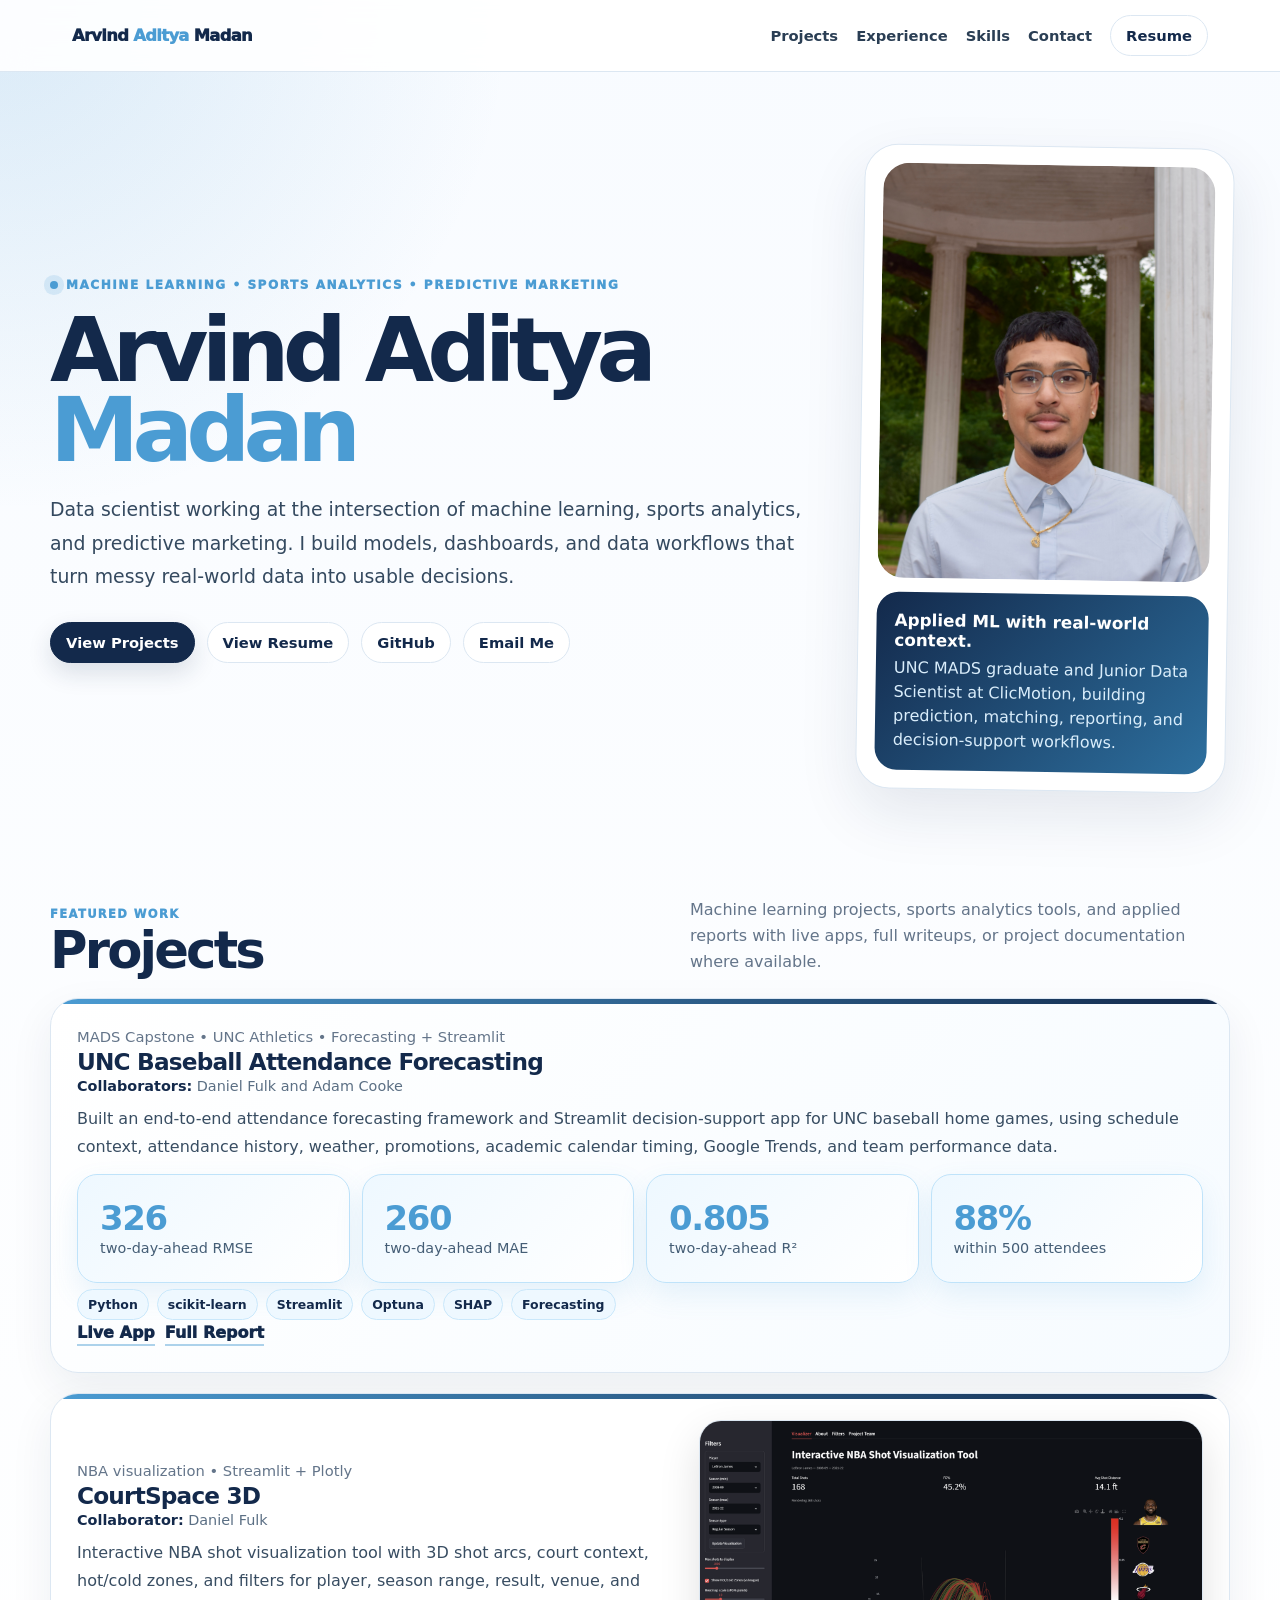
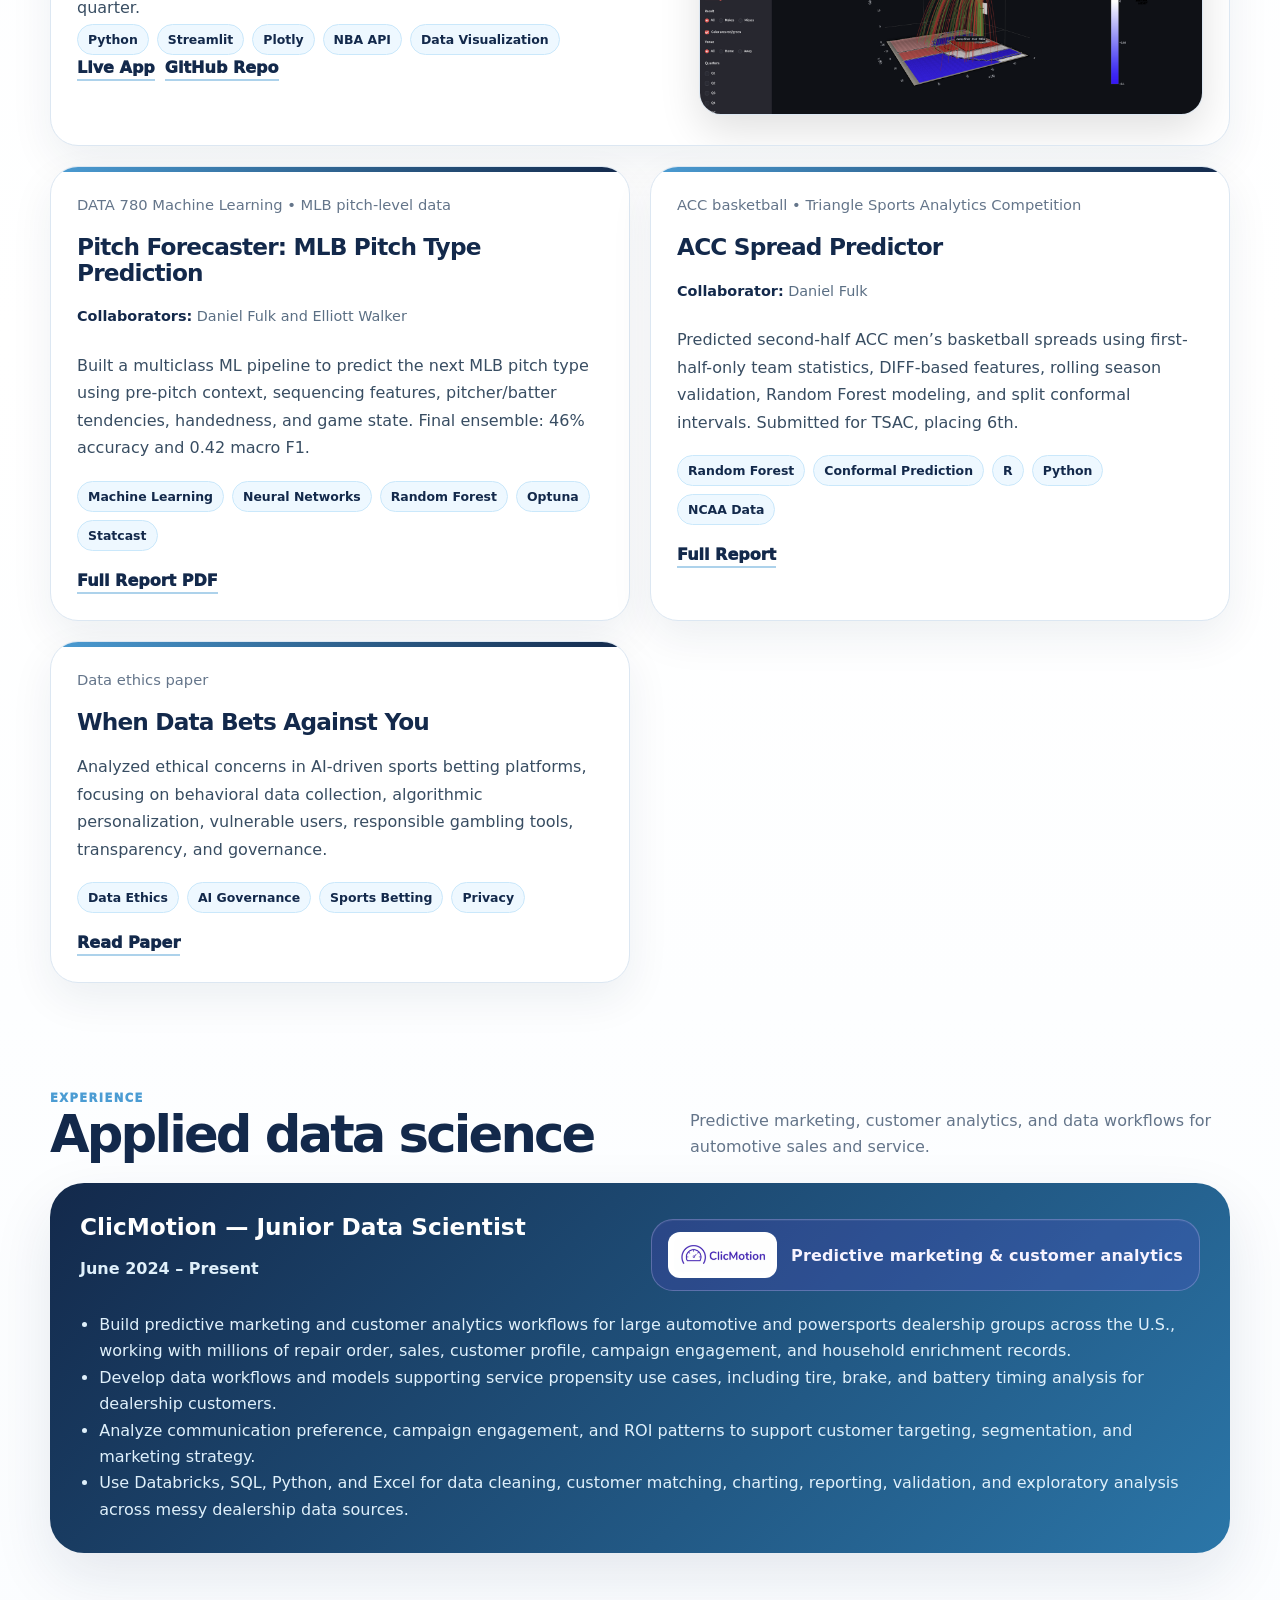
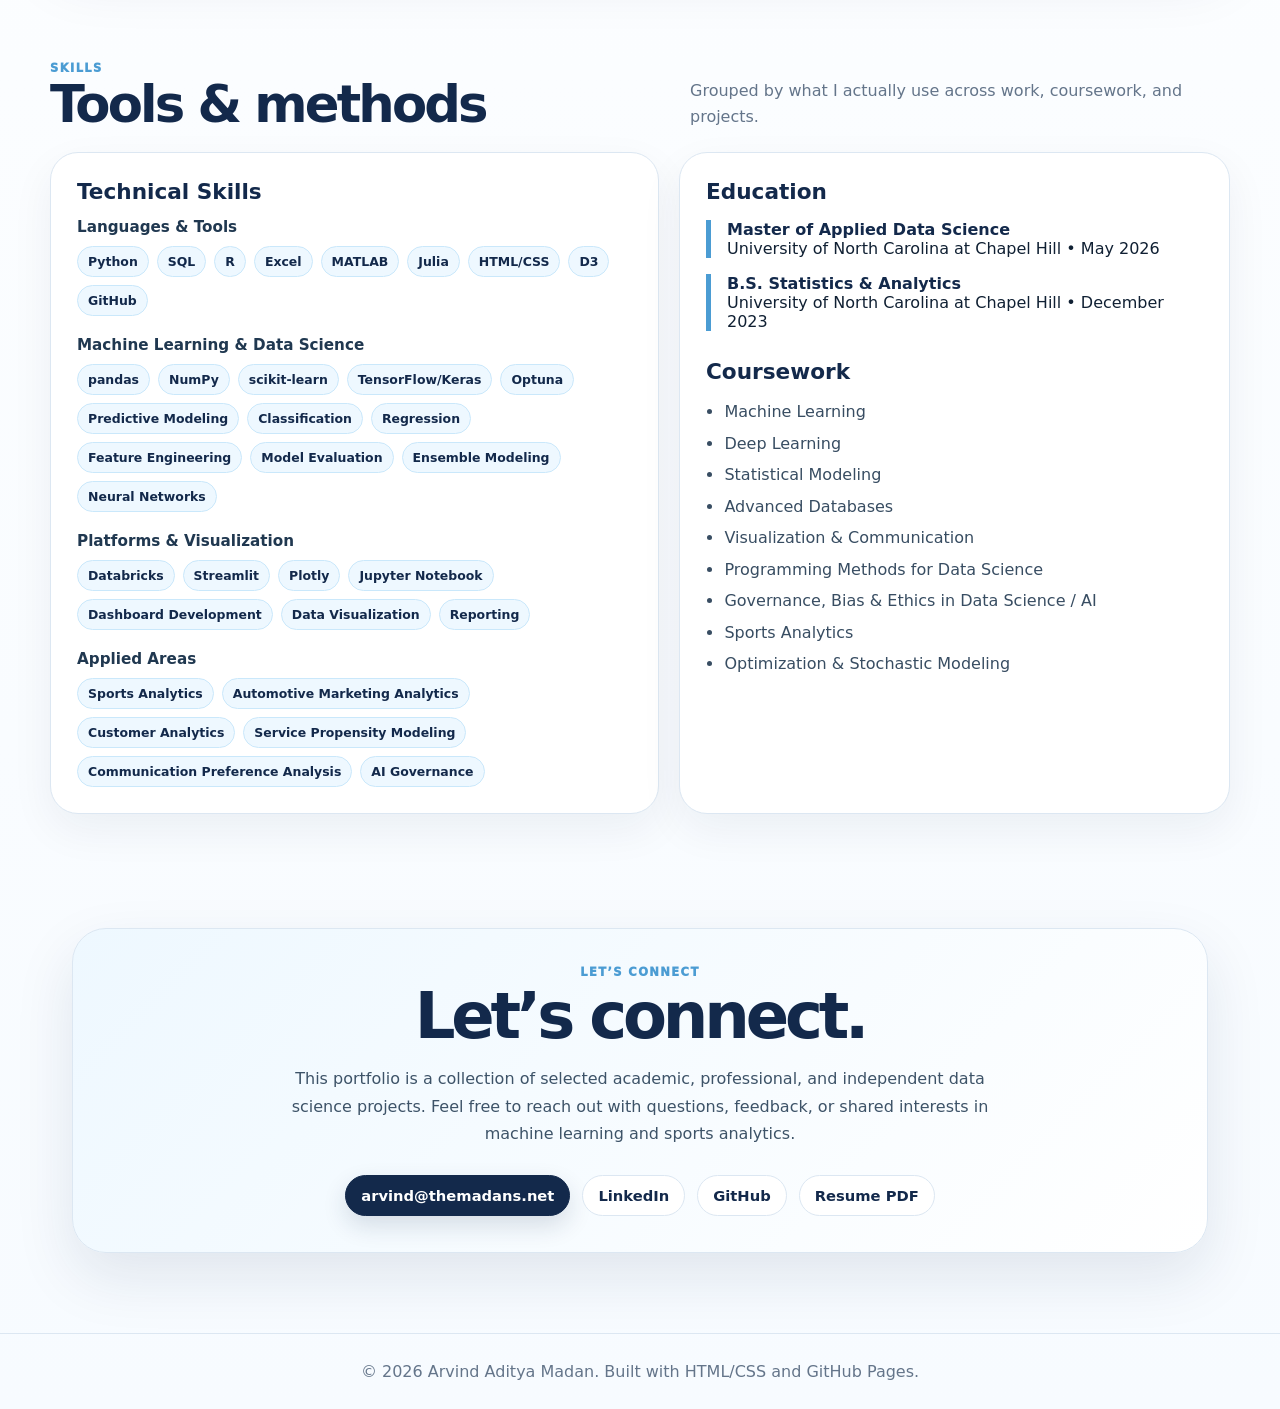
==== commit d8731cf0: "Add files via upload" ====
--- a/index.html
+++ b/index.html
@@ -24,7 +24,7 @@
 .hero-copy{font-size:1.18rem;line-height:1.78;color:#34495f;max-width:760px;margin:22px 0 0}
 .hero-actions{display:flex;flex-wrap:wrap;gap:12px;margin-top:28px}
 .hero-card{background:#fff;border:1px solid var(--line);border-radius:34px;padding:18px;box-shadow:var(--shadow);transform:rotate(.9deg)}
-.headshot{width:100%;aspect-ratio:4/5;object-fit:cover;object-position:center 14%;border-radius:26px;display:block;filter:saturate(1.02)}
+.headshot{width:100%;aspect-ratio:4/5;object-fit:cover;object-position:center center;border-radius:26px;display:block;filter:saturate(1.02)}
 .mini-card{margin-top:14px;border-radius:22px;background:linear-gradient(135deg,#13294B,#2d6f9e);color:white;padding:18px}.mini-card strong{display:block;font-size:1.05rem}.mini-card p{margin:.35rem 0 0;color:#d9edfb;line-height:1.5}
 .section{padding:54px 0}.section-head{display:flex;justify-content:space-between;align-items:end;gap:20px;margin-bottom:22px}.section-kicker{font-weight:950;color:var(--unc);letter-spacing:.12em;text-transform:uppercase;font-size:.72rem}.section h2{margin:.25rem 0 0;font-size:clamp(2rem,4vw,3.2rem);line-height:1;letter-spacing:-.055em;color:var(--navy)}.section-head p{max-width:540px;color:var(--muted);line-height:1.65;margin:0}
 .project-grid{display:grid;grid-template-columns:repeat(2,minmax(0,1fr));gap:20px}.project-card{position:relative;overflow:hidden;background:#fff;border:1px solid var(--line);border-radius:28px;padding:26px;box-shadow:0 16px 44px rgba(19,41,75,.07);display:flex;flex-direction:column;gap:15px;min-height:320px}.project-card.featured{grid-column:span 2;display:grid;grid-template-columns:minmax(0,1fr) minmax(320px,.85fr);gap:26px;align-items:center}.project-card:before{content:"";position:absolute;inset:0 0 auto 0;height:5px;background:linear-gradient(90deg,var(--unc),var(--navy));}.project-card h3{font-size:1.45rem;line-height:1.1;color:var(--navy);letter-spacing:-.035em;margin:0}.project-card p{margin:0;color:#384d62;line-height:1.62}.project-meta{color:var(--muted)!important;font-size:.92rem}.tag-row,.skill-tags{display:flex;flex-wrap:wrap;gap:8px}.tag,.skill-tag{font-size:.78rem;font-weight:850;color:var(--navy);background:#eef8ff;border:1px solid #cae8fb;border-radius:999px;padding:7px 10px}.project-links{display:flex;flex-wrap:wrap;gap:10px;margin-top:auto}.text-link{font-weight:950;color:var(--navy);border-bottom:2px solid rgba(75,156,211,.45);padding-bottom:2px}.text-link:hover{color:var(--unc)}.screenshot{width:100%;border-radius:22px;border:1px solid var(--line);box-shadow:0 16px 42px rgba(0,0,0,.12);background:#fff}.stats-row{display:grid;grid-template-columns:repeat(3,1fr);gap:12px}.stat{background:#fff;border:1px solid var(--line);border-radius:20px;padding:17px}.stat strong{display:block;font-size:1.55rem;color:var(--navy);letter-spacing:-.04em}.stat span{font-size:.86rem;color:var(--muted);line-height:1.35}
@@ -125,7 +125,7 @@
   .headshot{
     border-radius:20px;
     aspect-ratio:4/5;
-    object-position:center 12%;
+    object-position:center center;
   }
 
   .mini-card{
@@ -354,7 +354,7 @@
     height:58px;
     border-radius:17px;
     object-fit:cover;
-    object-position:center 13%;
+    object-position:center center;
     flex:0 0 auto;
   }
 
@@ -691,6 +691,65 @@
   .collab{
     font-size:.82rem!important;
     line-height:1.35!important;
+  }
+}
+
+
+/* V7 spacing polish: more breathing room in project cards */
+.project-card h3{
+  margin-bottom:2px;
+}
+
+.project-card .collab{
+  margin:2px 0 8px!important;
+  line-height:1.45!important;
+}
+
+.project-card p:not(.project-meta):not(.collab){
+  line-height:1.72;
+}
+
+.project-card .tag-row{
+  margin-top:2px;
+}
+
+.project-card .project-links{
+  margin-top:3px;
+}
+
+.project-card.featured{
+  row-gap:22px;
+}
+
+@media(min-width:821px){
+  .project-card{
+    gap:17px;
+  }
+
+  .project-card.featured{
+    gap:28px;
+  }
+
+  .project-card.stat-focus .stats-row{
+    margin:14px 0 6px;
+  }
+
+  .project-card.stat-focus .stat{
+    padding:24px 22px;
+  }
+}
+
+@media(max-width:820px){
+  .project-card .collab{
+    margin:1px 0 7px!important;
+  }
+
+  .project-card p:not(.project-meta):not(.collab){
+    line-height:1.58;
+  }
+
+  .project-card{
+    gap:13px!important;
   }
 }
 
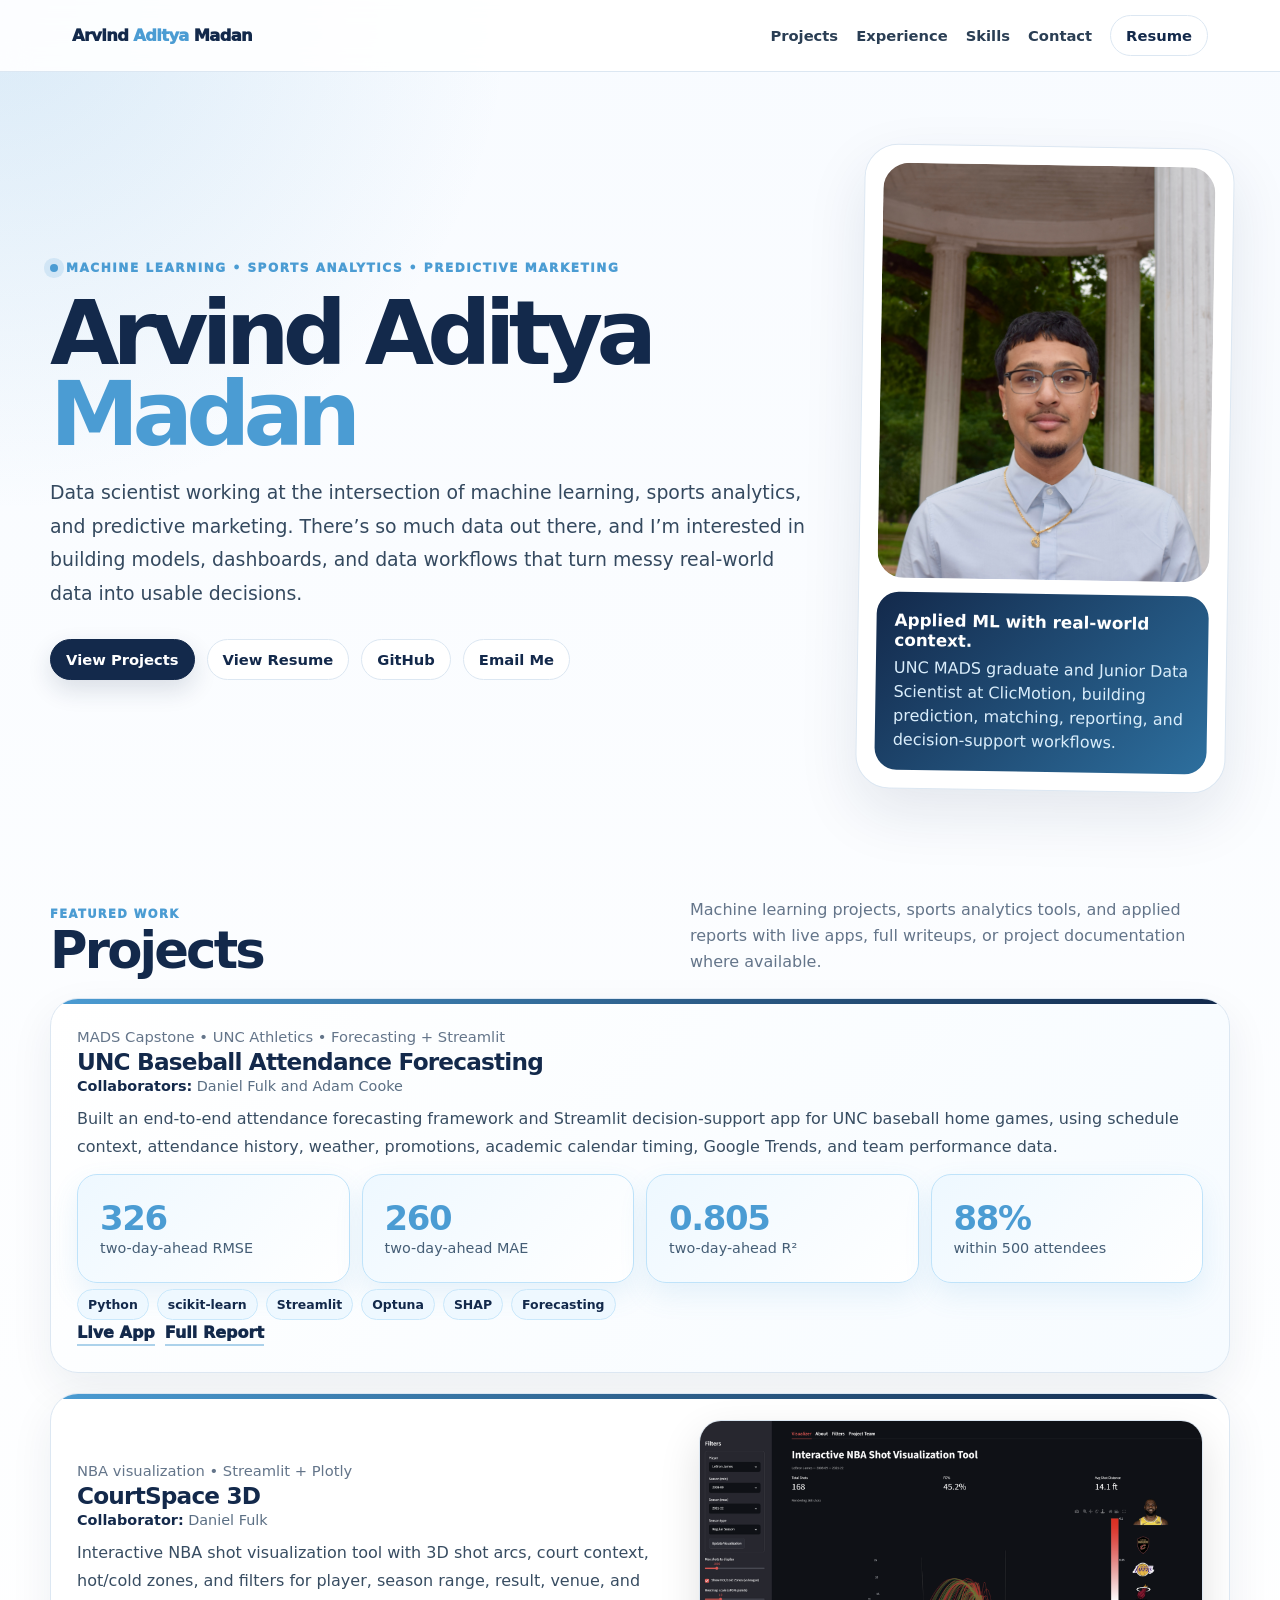
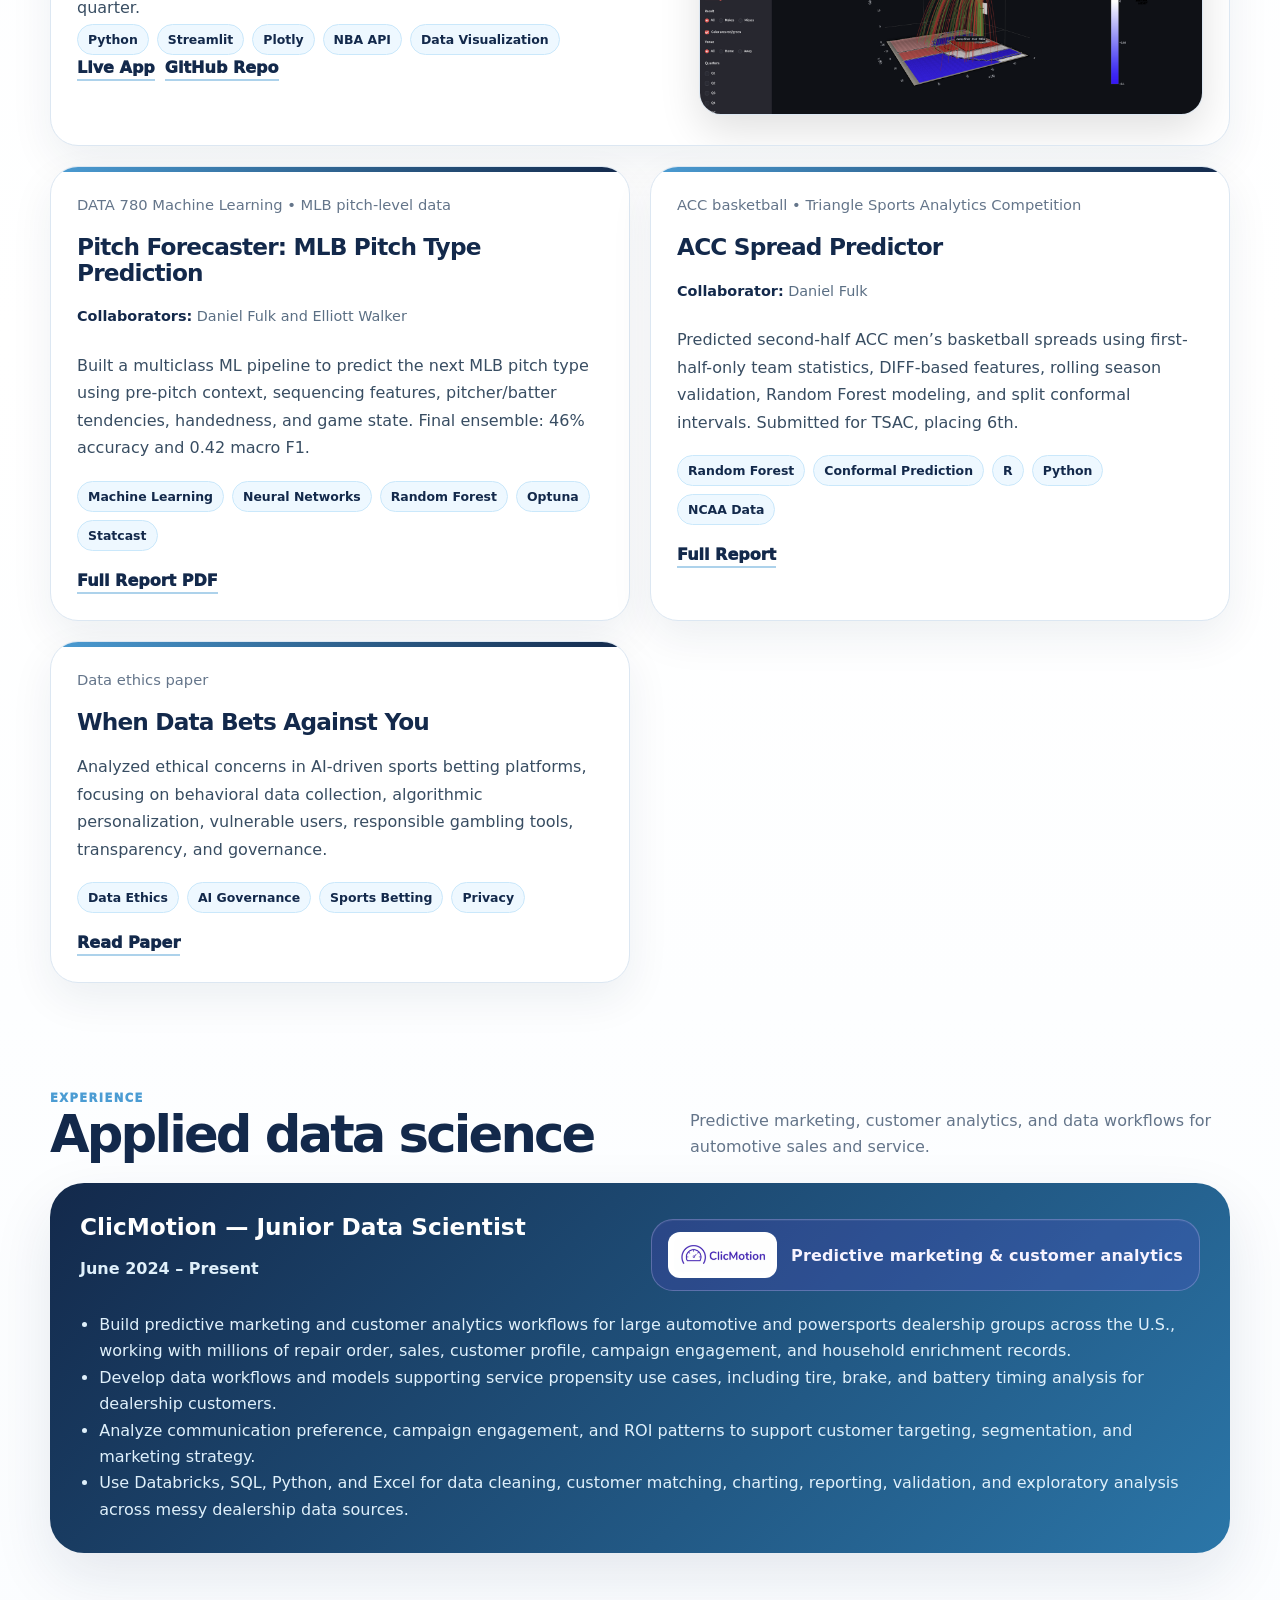
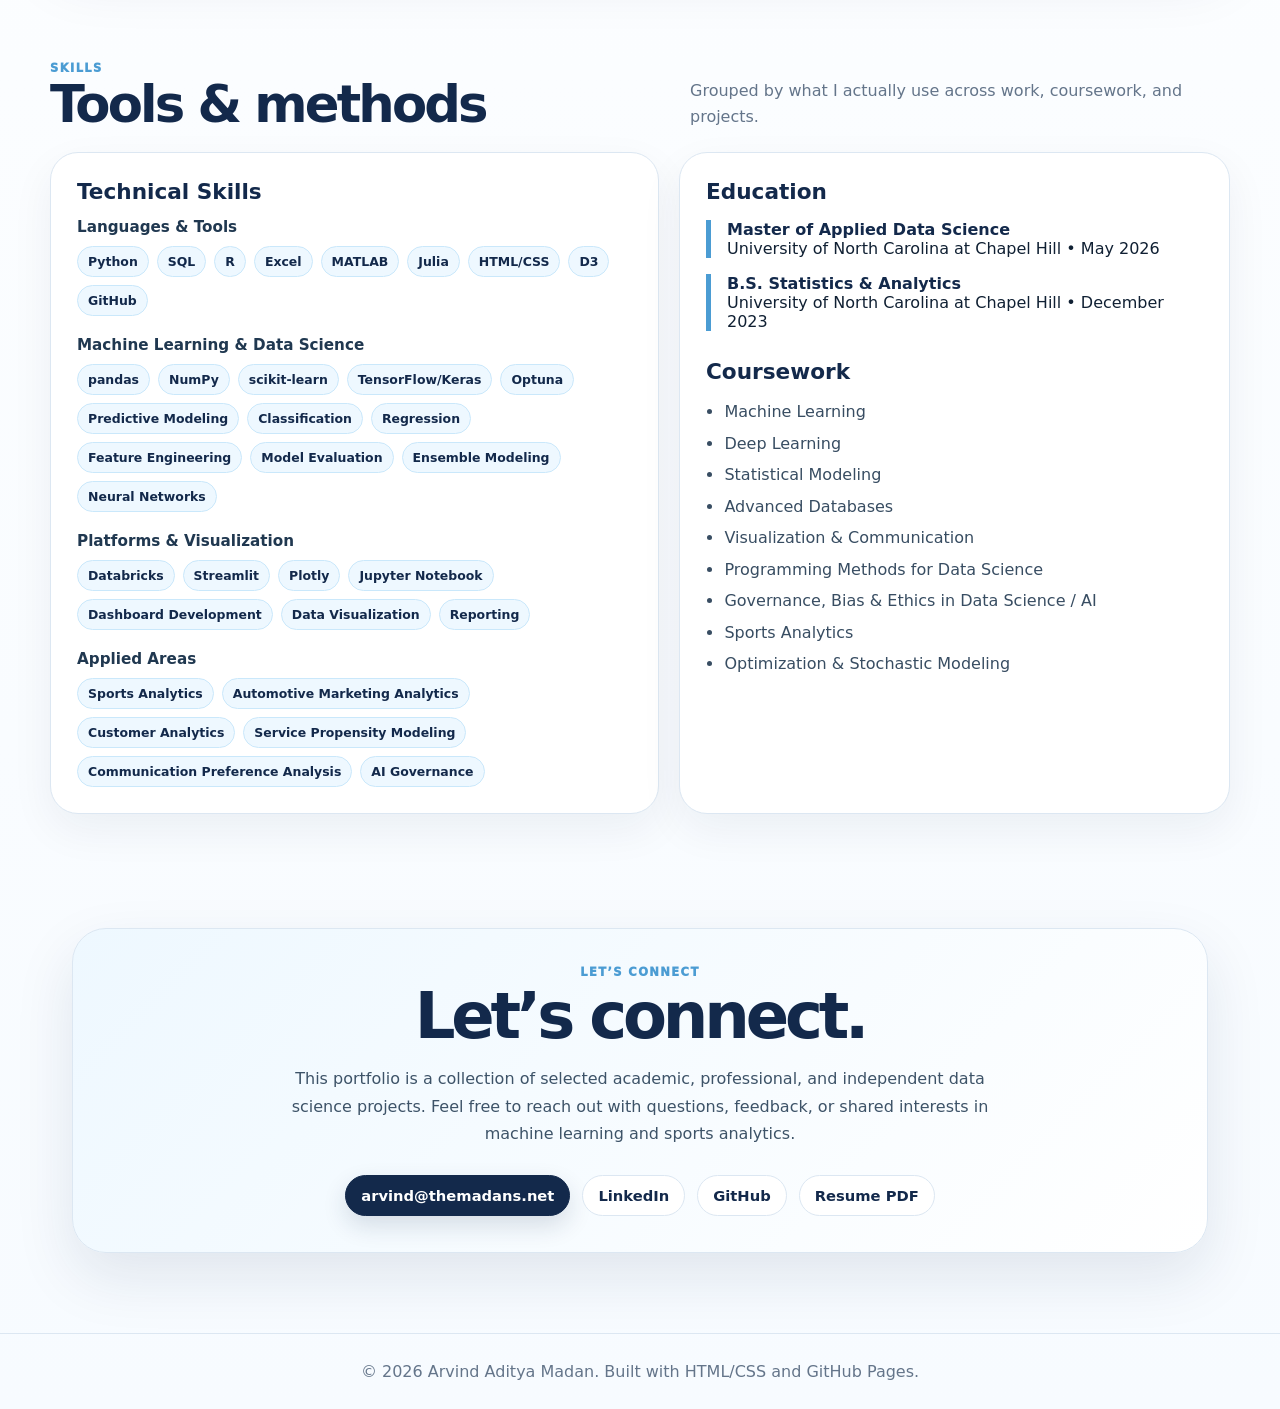
==== commit 15589d7c: "Update index.html" ====
--- a/index.html
+++ b/index.html
@@ -775,7 +775,7 @@
           <div><strong>Arvind Aditya Madan</strong><span>Data Science • ML • Sports Analytics</span></div>
         </div>
         <h1>Arvind Aditya <span>Madan</span></h1>
-        <p class="hero-copy">Data scientist working at the intersection of machine learning, sports analytics, and predictive marketing. I build models, dashboards, and data workflows that turn messy real-world data into usable decisions.</p>
+        <p class="hero-copy">Data scientist working at the intersection of machine learning, sports analytics, and predictive marketing. There’s so much data out there, and I’m interested in building models, dashboards, and data workflows that turn messy real-world data into usable decisions.</p>
         <div class="hero-actions">
           <a class="button" href="#projects">View Projects</a>
           <a class="button secondary" href="reports/arvind-aditya-madan-resume.pdf" target="_blank">View Resume</a>
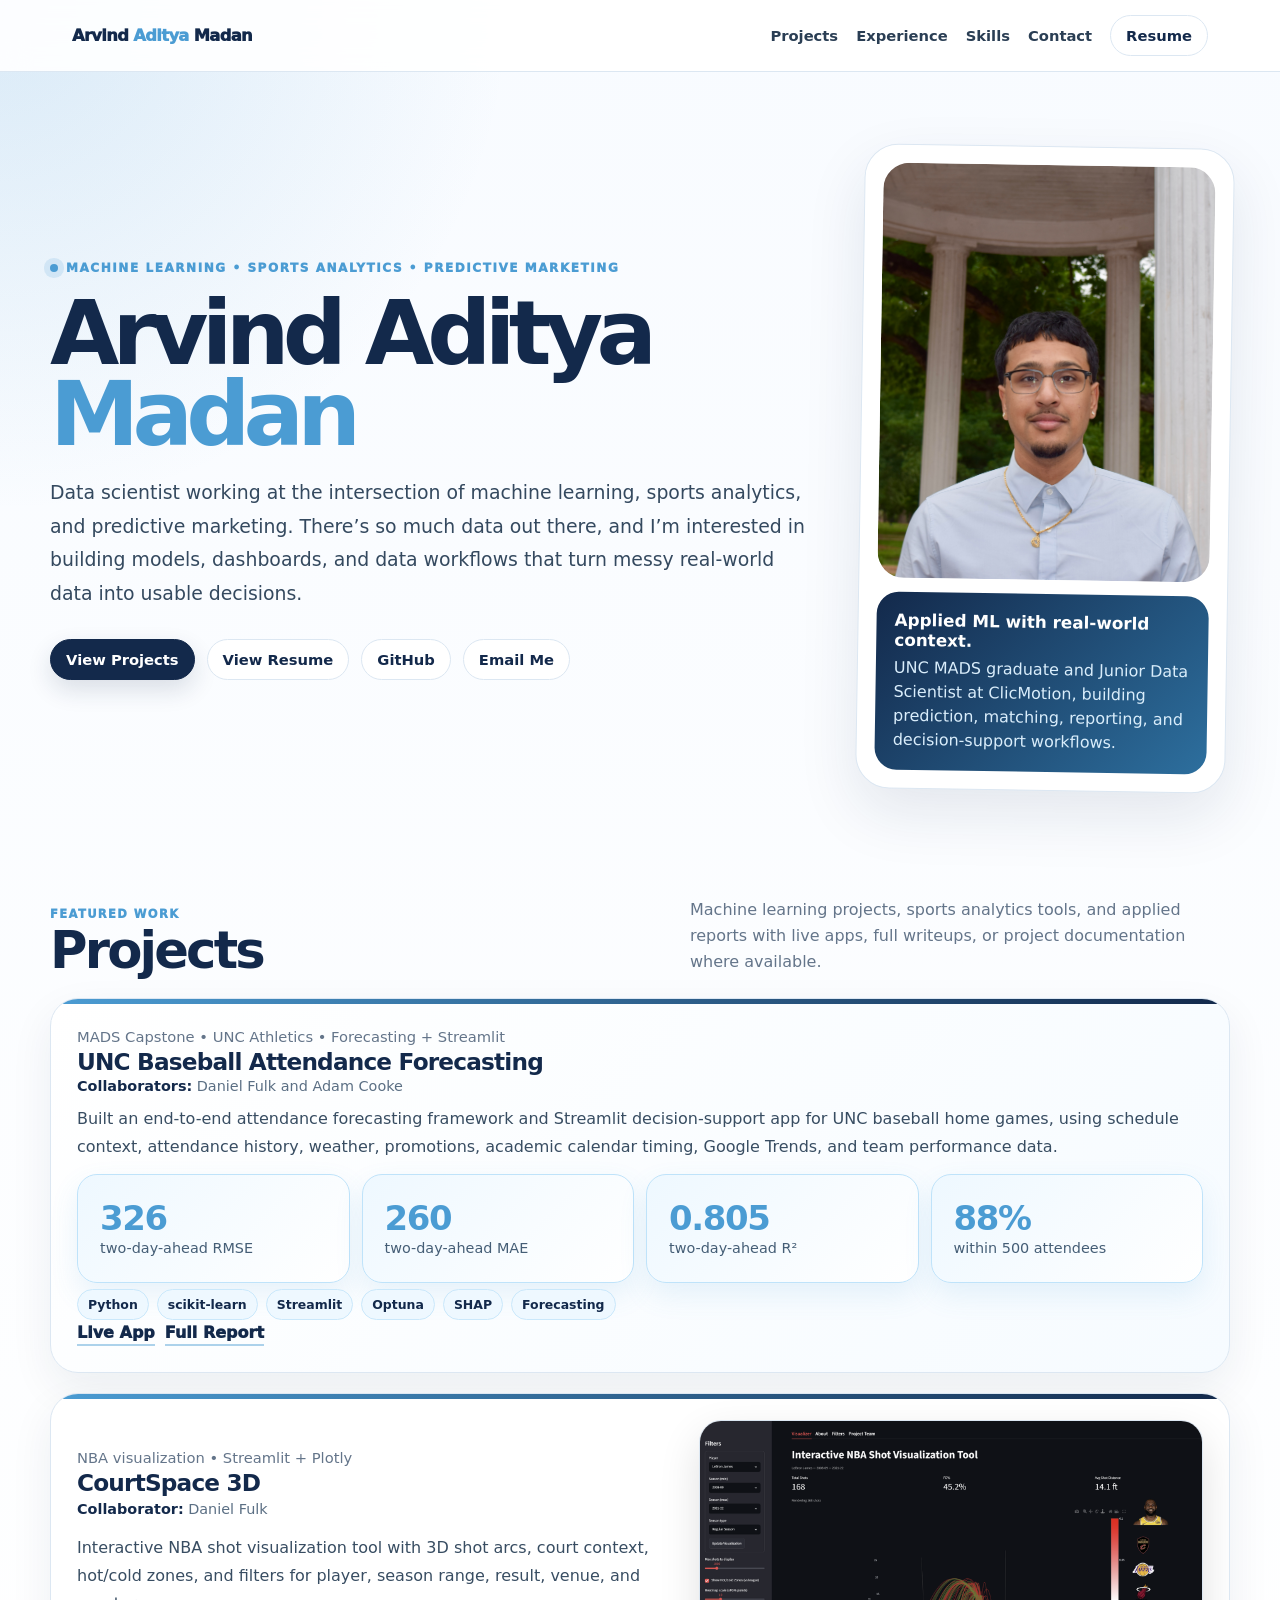
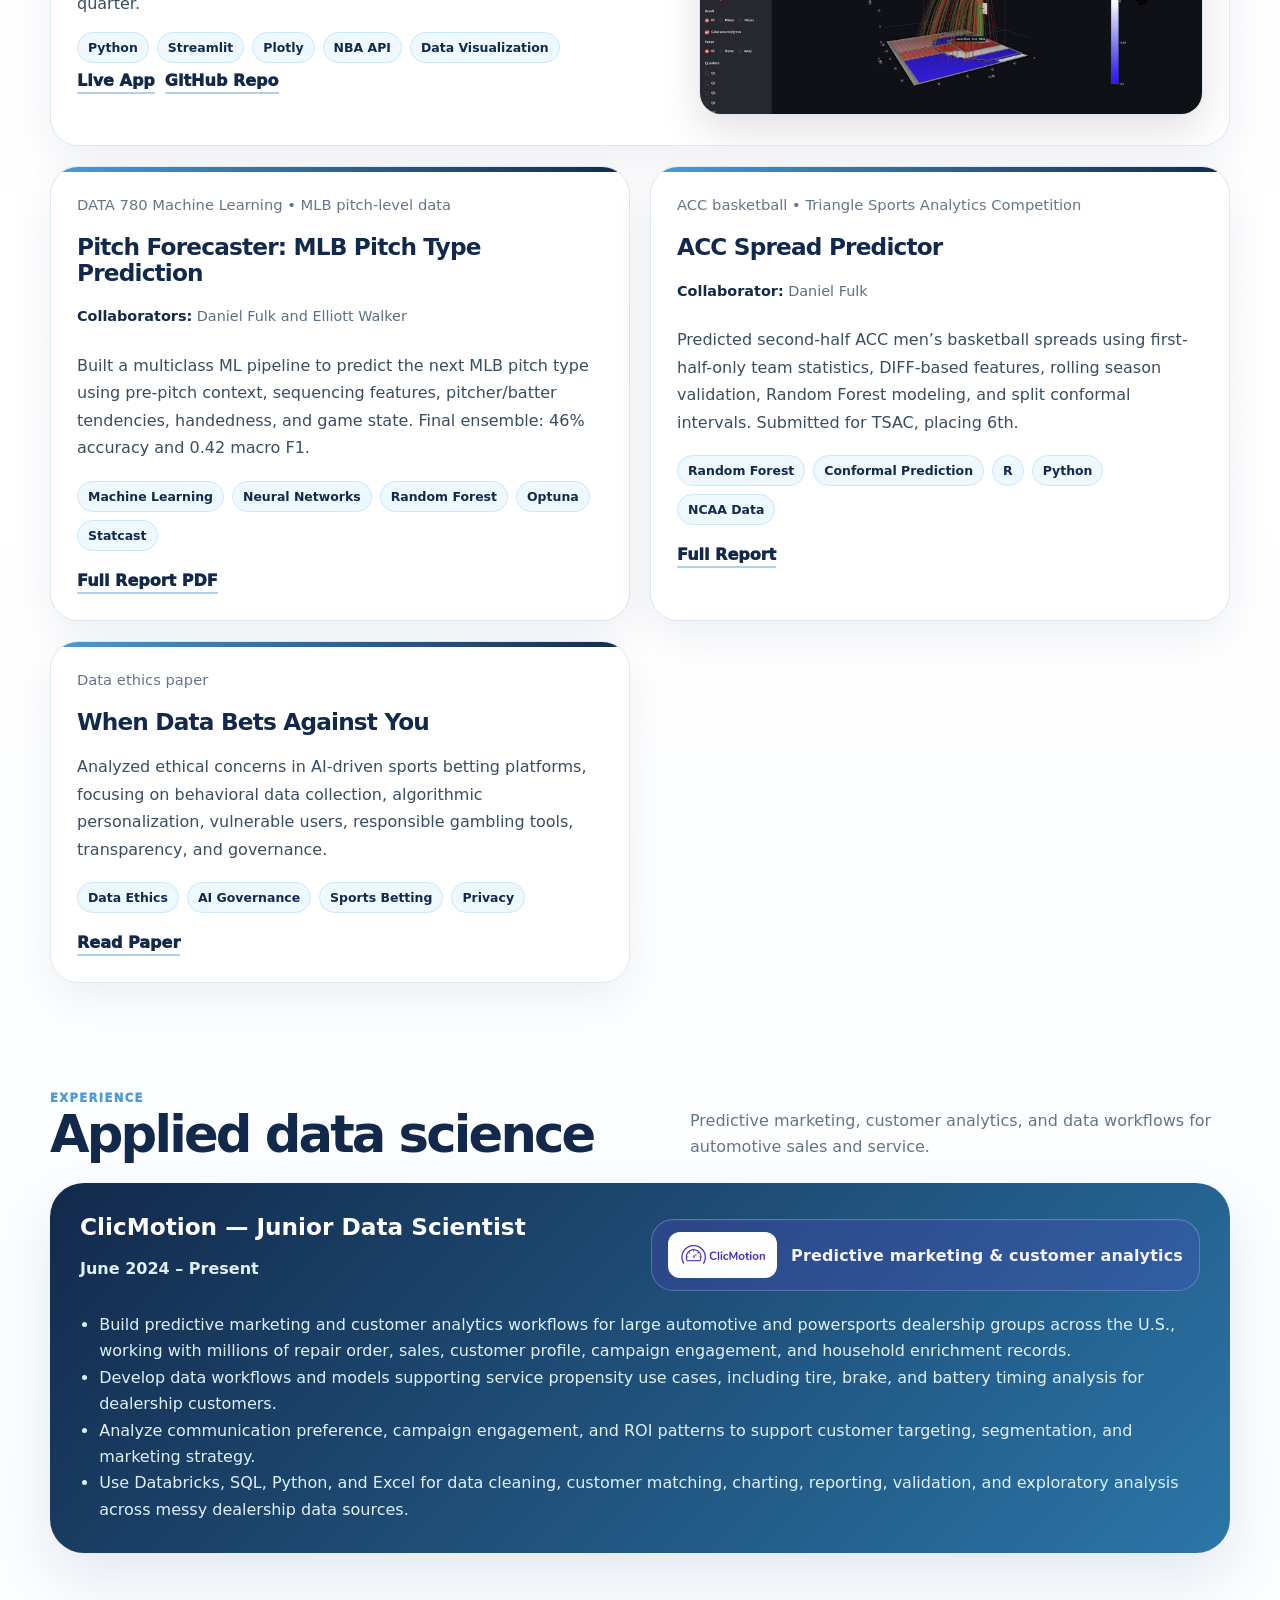
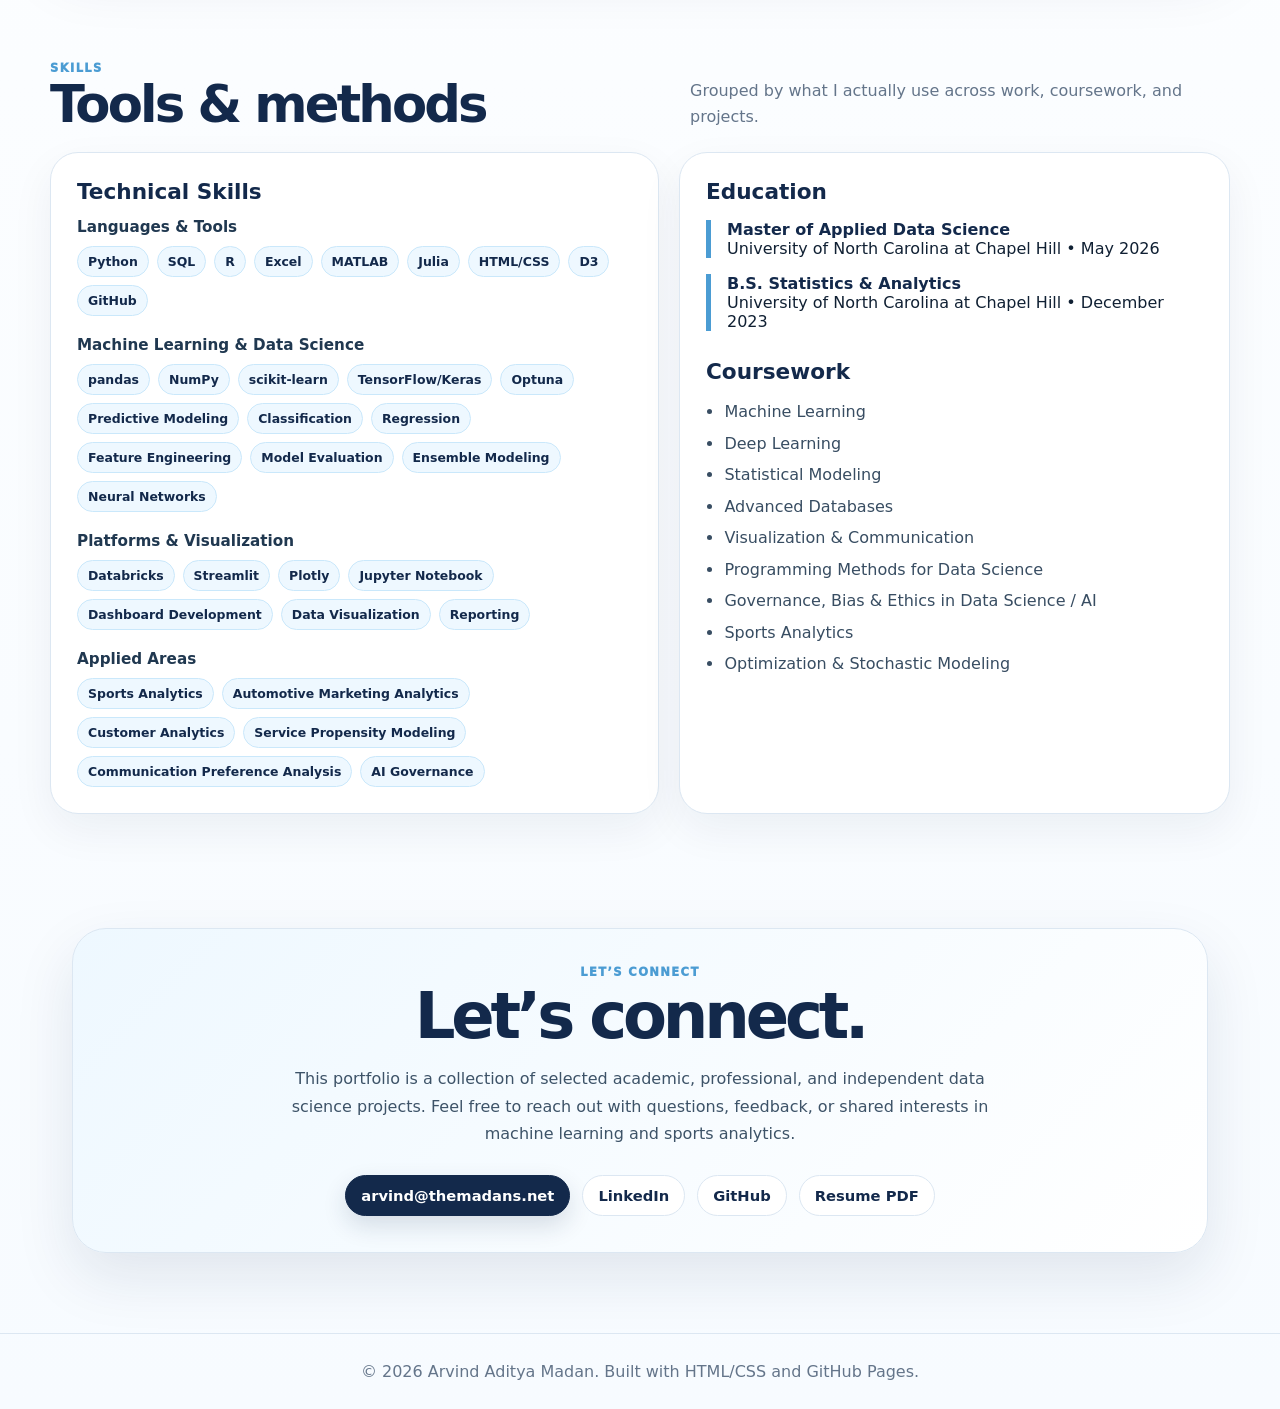
==== commit 64cb3cab: "Rename index(8).html to index.html" ====
--- a/index.html
+++ b/index.html
@@ -750,6 +750,36 @@
 
   .project-card{
     gap:13px!important;
+  }
+}
+
+
+/* V8 CourtSpace spacing: make text rhythm match the other project cards */
+.project-grid > .project-card.featured:nth-child(2) .collab{
+  margin:4px 0 14px!important;
+}
+
+.project-grid > .project-card.featured:nth-child(2) p:not(.project-meta):not(.collab){
+  line-height:1.75;
+  margin-bottom:14px;
+}
+
+.project-grid > .project-card.featured:nth-child(2) .tag-row{
+  margin-top:6px;
+}
+
+.project-grid > .project-card.featured:nth-child(2) .project-links{
+  margin-top:8px;
+}
+
+@media(max-width:820px){
+  .project-grid > .project-card.featured:nth-child(2) .collab{
+    margin:2px 0 9px!important;
+  }
+
+  .project-grid > .project-card.featured:nth-child(2) p:not(.project-meta):not(.collab){
+    line-height:1.6;
+    margin-bottom:8px;
   }
 }
 
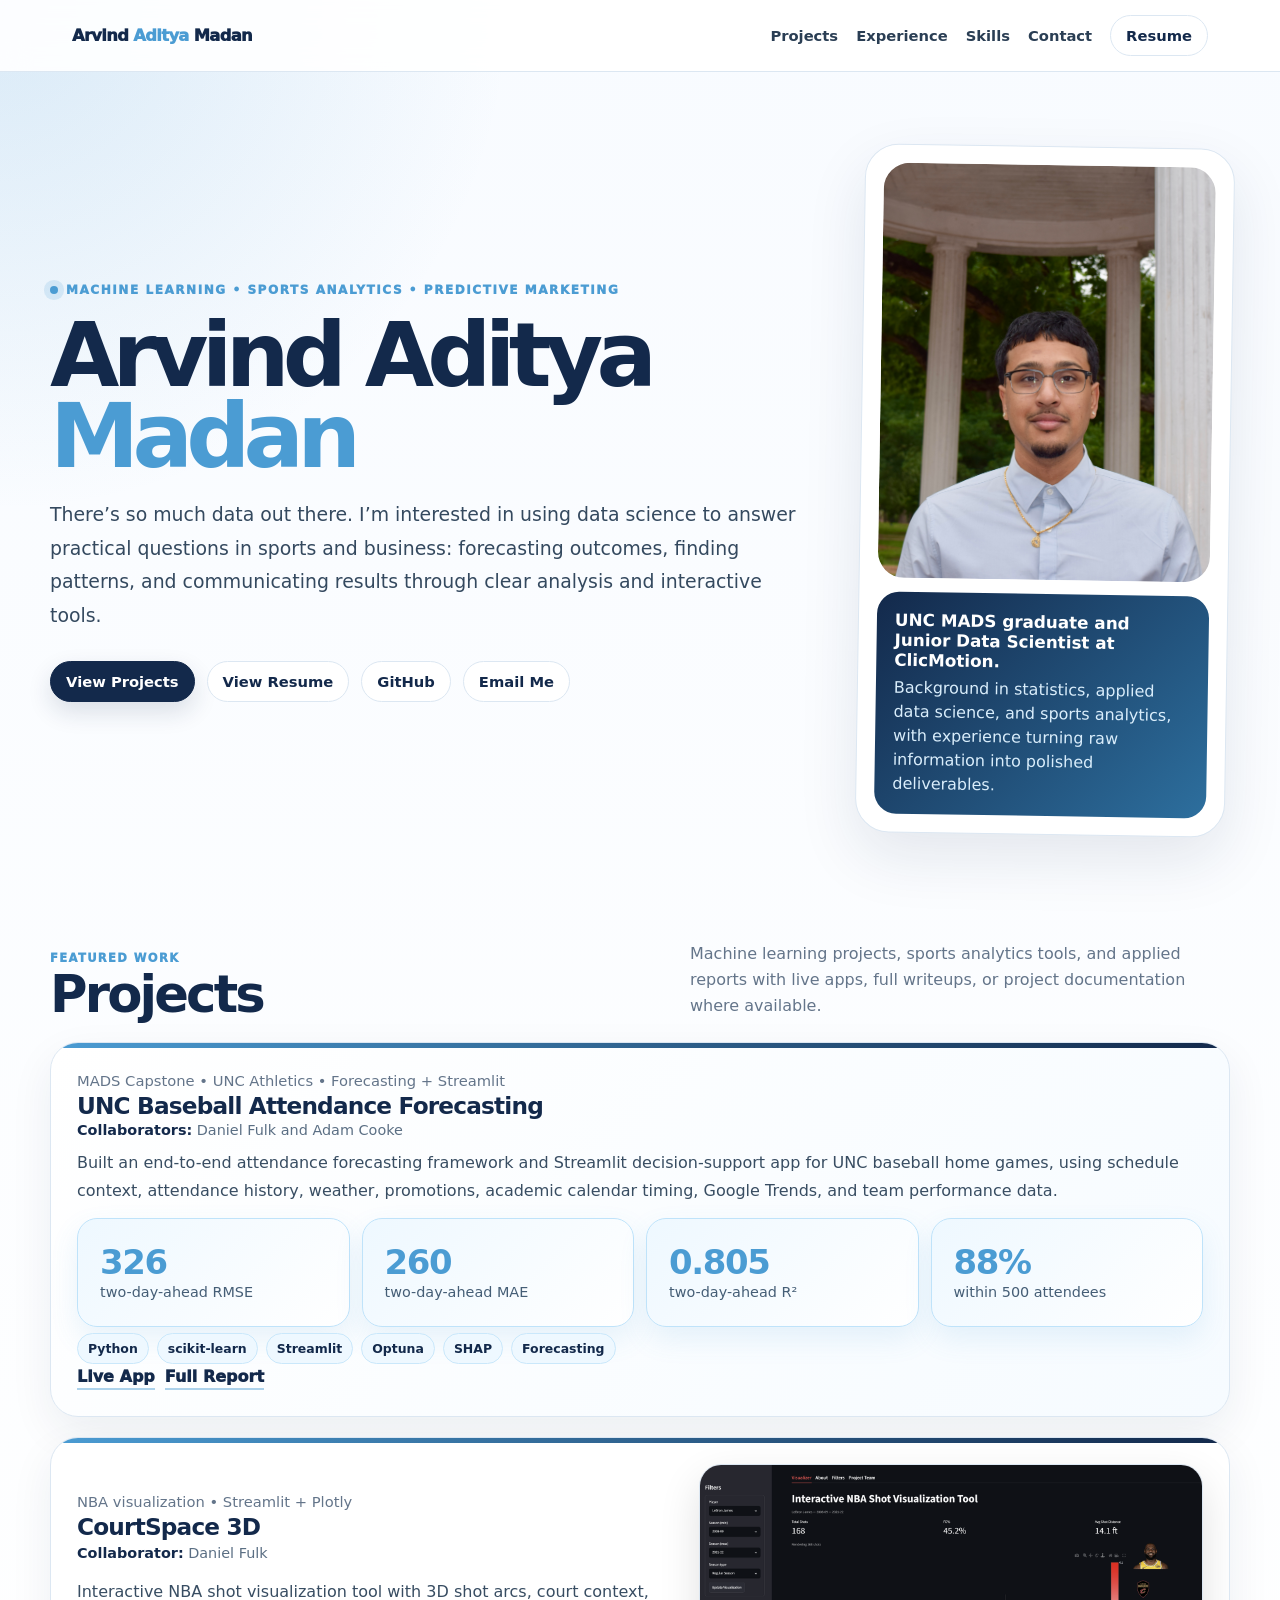
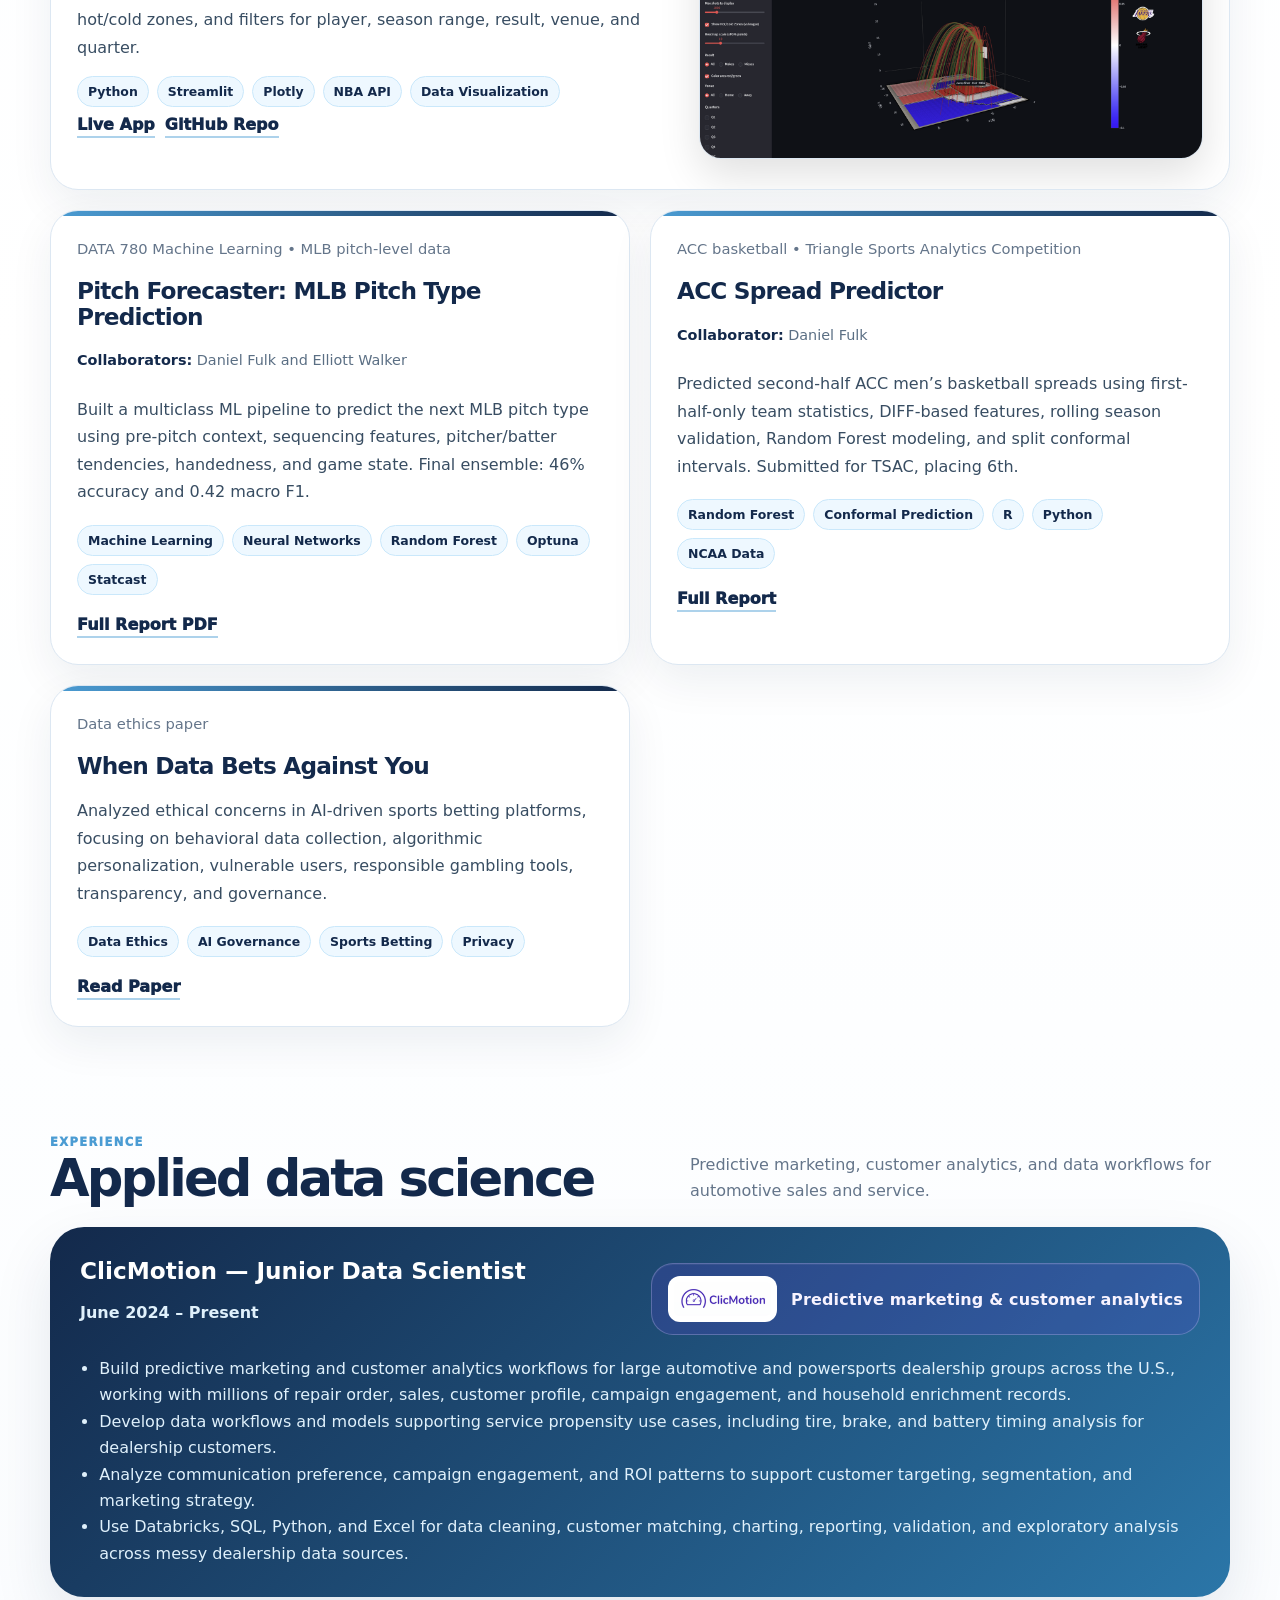
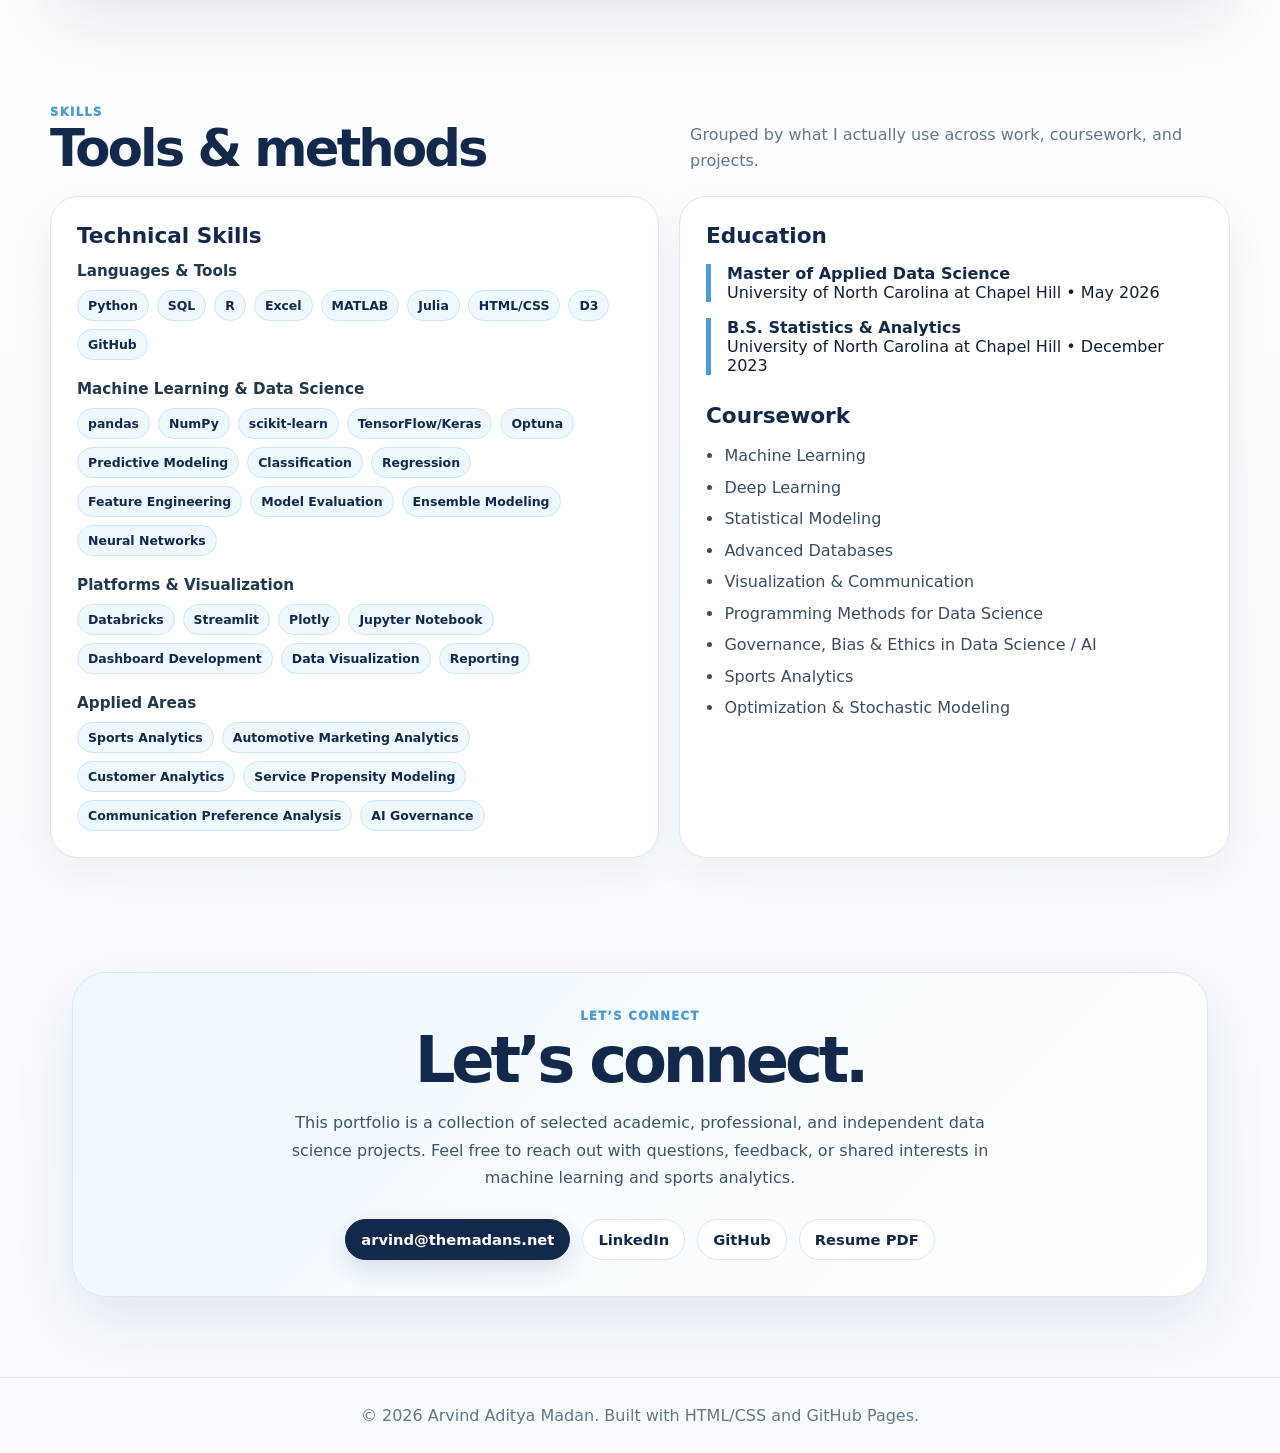
==== commit e9bf8593: "Revise hero copy and mini-card description Updated the hero section text to better reflect data scie" ====
--- a/index.html
+++ b/index.html
@@ -805,7 +805,7 @@
           <div><strong>Arvind Aditya Madan</strong><span>Data Science • ML • Sports Analytics</span></div>
         </div>
         <h1>Arvind Aditya <span>Madan</span></h1>
-        <p class="hero-copy">Data scientist working at the intersection of machine learning, sports analytics, and predictive marketing. There’s so much data out there, and I’m interested in building models, dashboards, and data workflows that turn messy real-world data into usable decisions.</p>
+        <p class="hero-copy">There’s so much data out there. I’m interested in using data science to answer practical questions in sports and business: forecasting outcomes, finding patterns, and communicating results through clear analysis and interactive tools.</p>
         <div class="hero-actions">
           <a class="button" href="#projects">View Projects</a>
           <a class="button secondary" href="reports/arvind-aditya-madan-resume.pdf" target="_blank">View Resume</a>
@@ -815,7 +815,7 @@
       </div>
       <div class="hero-card">
         <img class="headshot" src="assets/arvind-headshot.jpg" alt="Arvind Aditya Madan headshot" />
-        <div class="mini-card"><strong>Applied ML with real-world context.</strong><p>UNC MADS graduate and Junior Data Scientist at ClicMotion, building prediction, matching, reporting, and decision-support workflows.</p></div>
+        <div class="mini-card"><strong>UNC MADS graduate and Junior Data Scientist at ClicMotion.</strong><p>Background in statistics, applied data science, and sports analytics, with experience turning raw information into polished deliverables.</p></div>
       </div>
     </div>
   </section>
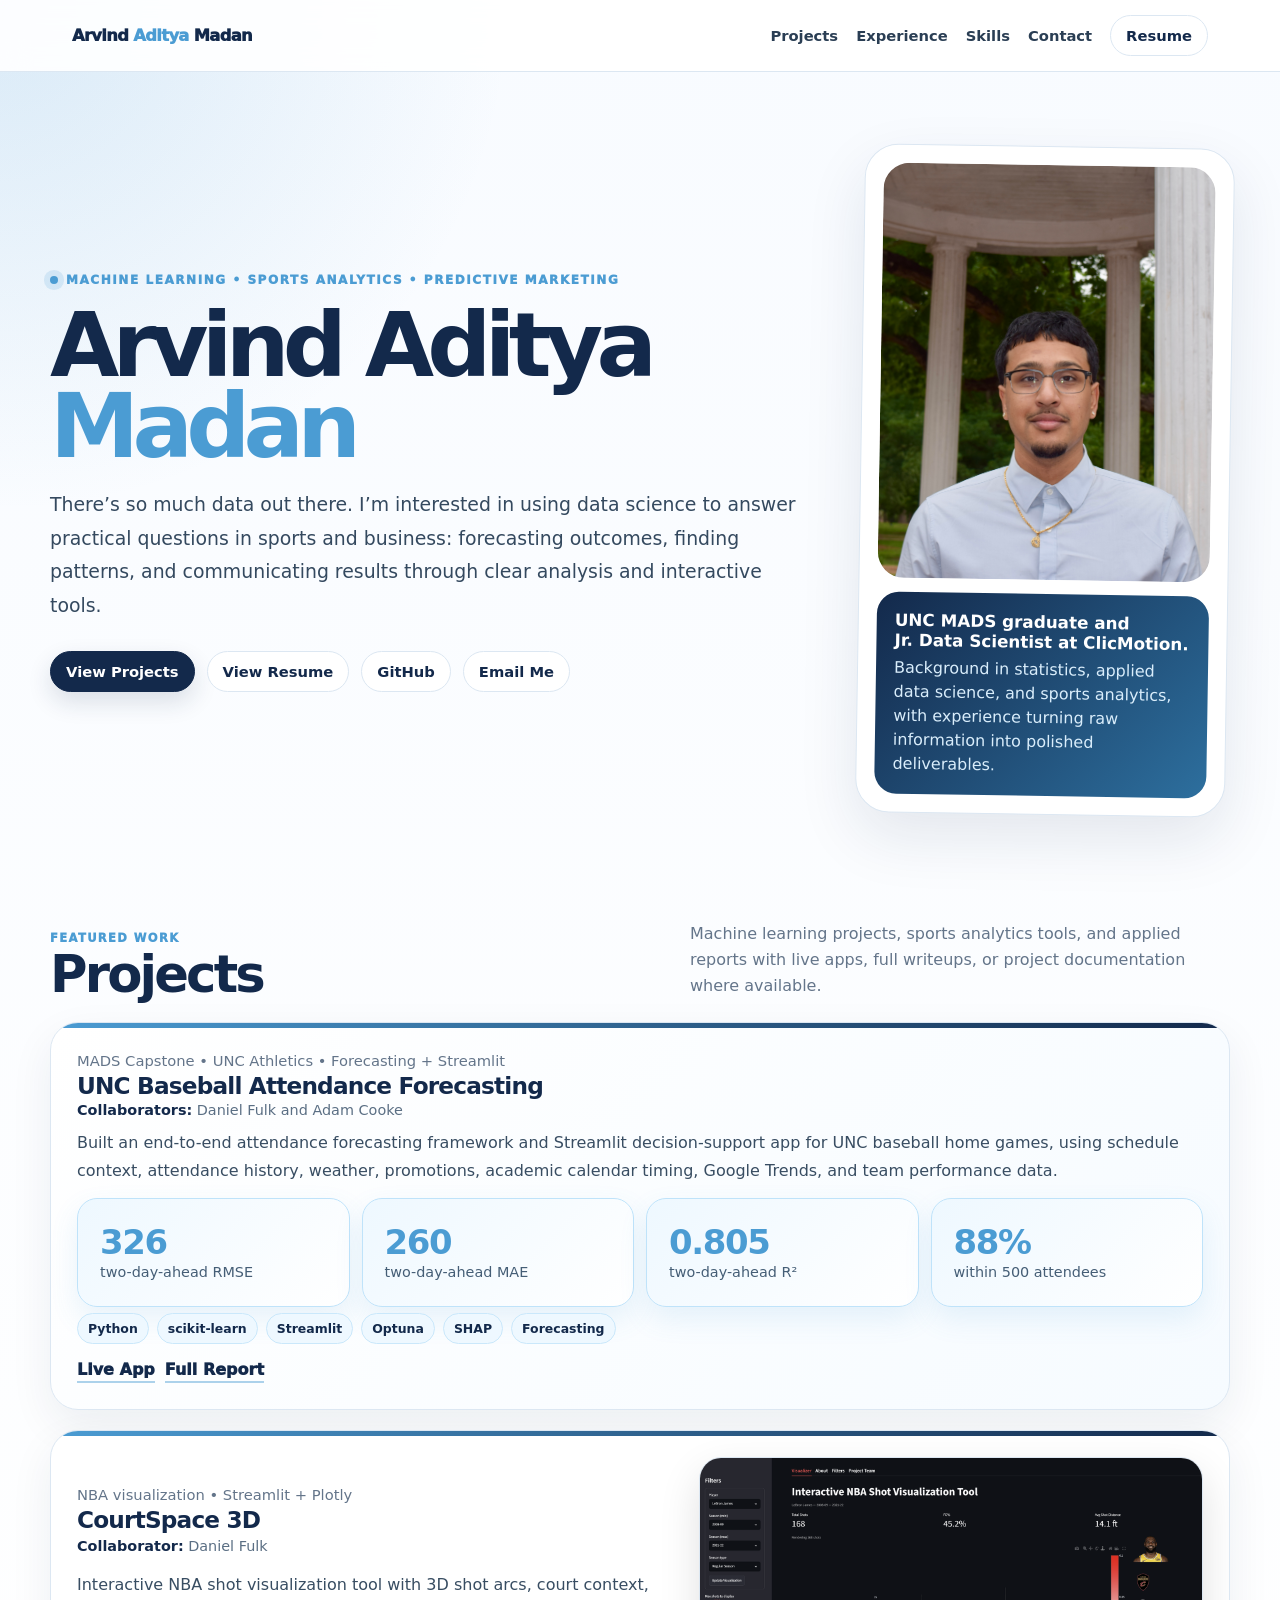
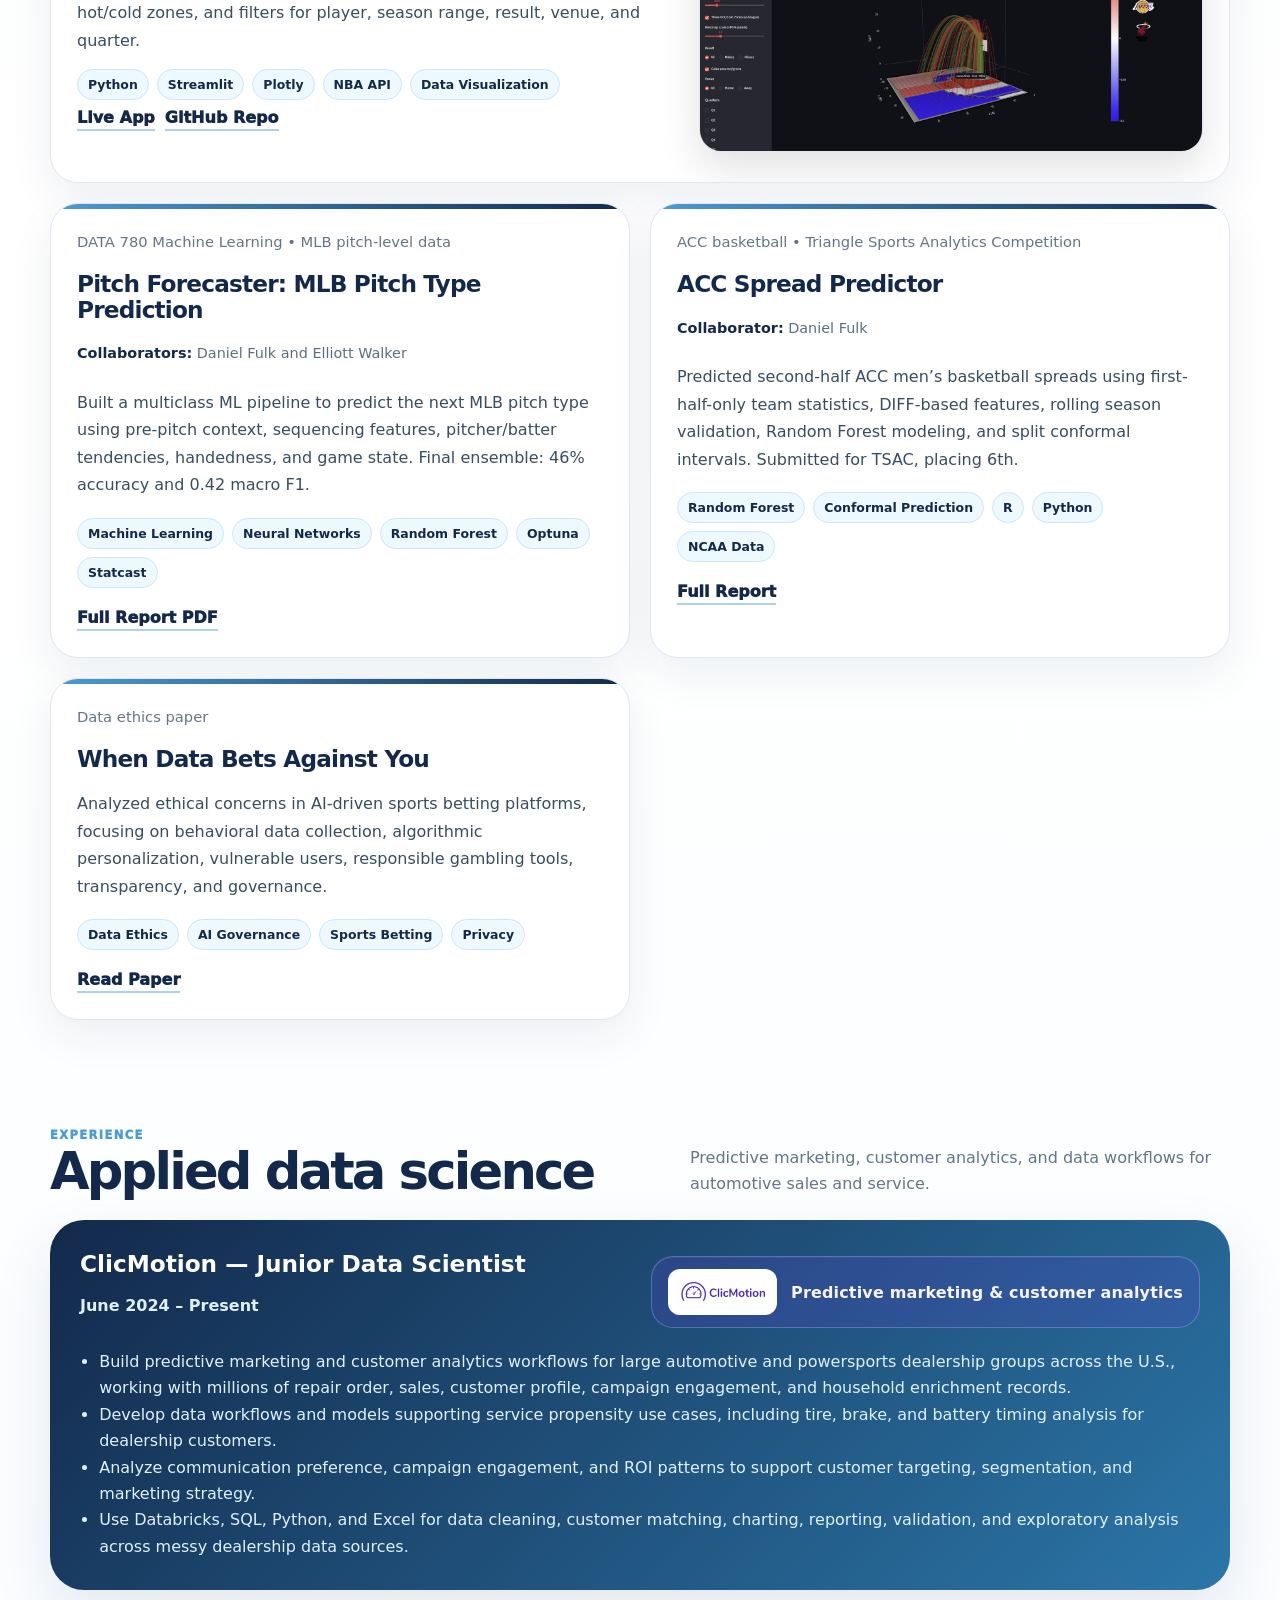
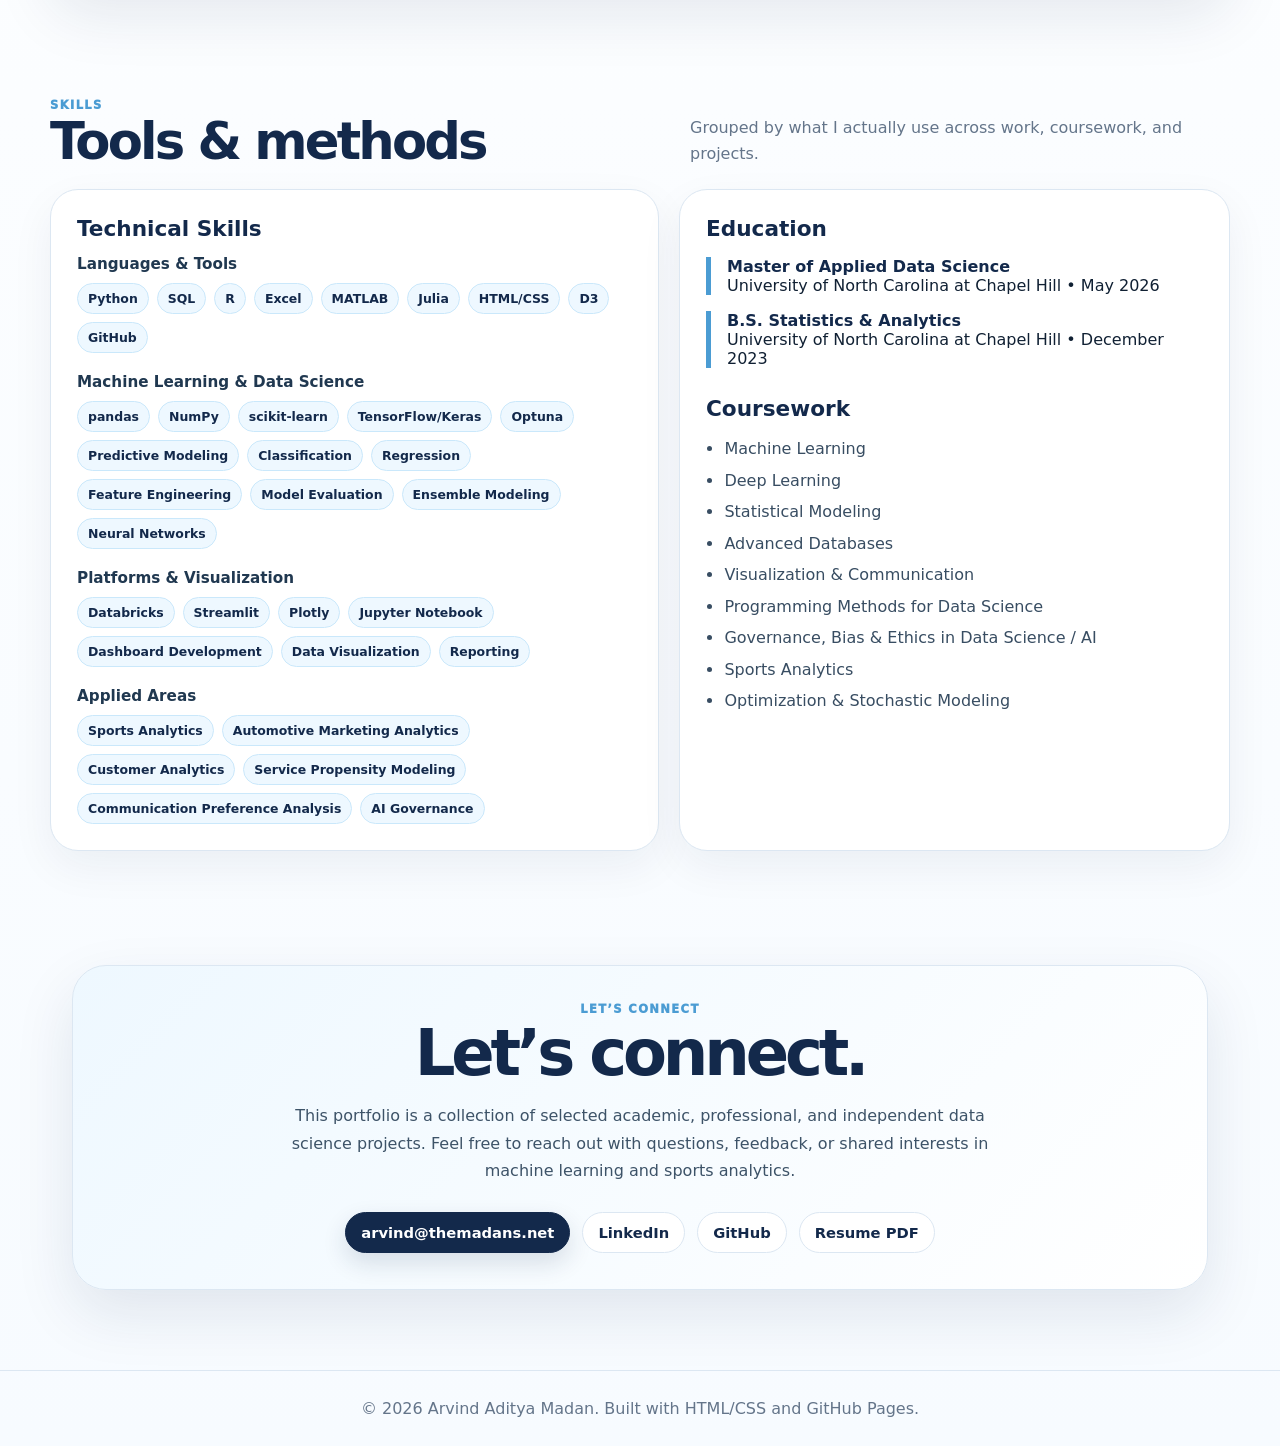
==== commit 58da6ab2: "Add files via upload" ====
--- a/index.html
+++ b/index.html
@@ -783,6 +783,25 @@
   }
 }
 
+
+/* V9: more space before links on first two project cards */
+.project-grid > .project-card:nth-child(1) .project-links,
+.project-grid > .project-card:nth-child(2) .project-links{
+  margin-top:16px;
+}
+
+.project-grid > .project-card:nth-child(1) .tag-row,
+.project-grid > .project-card:nth-child(2) .tag-row{
+  margin-bottom:2px;
+}
+
+@media(max-width:820px){
+  .project-grid > .project-card:nth-child(1) .project-links,
+  .project-grid > .project-card:nth-child(2) .project-links{
+    margin-top:12px;
+  }
+}
+
 </style>
 </head>
 <body>
@@ -815,7 +834,7 @@
       </div>
       <div class="hero-card">
         <img class="headshot" src="assets/arvind-headshot.jpg" alt="Arvind Aditya Madan headshot" />
-        <div class="mini-card"><strong>UNC MADS graduate and Junior Data Scientist at ClicMotion.</strong><p>Background in statistics, applied data science, and sports analytics, with experience turning raw information into polished deliverables.</p></div>
+        <div class="mini-card"><strong>UNC MADS graduate and<br>Jr. Data Scientist at ClicMotion.</strong><p>Background in statistics, applied data science, and sports analytics, with experience turning raw information into polished deliverables.</p></div>
       </div>
     </div>
   </section>
